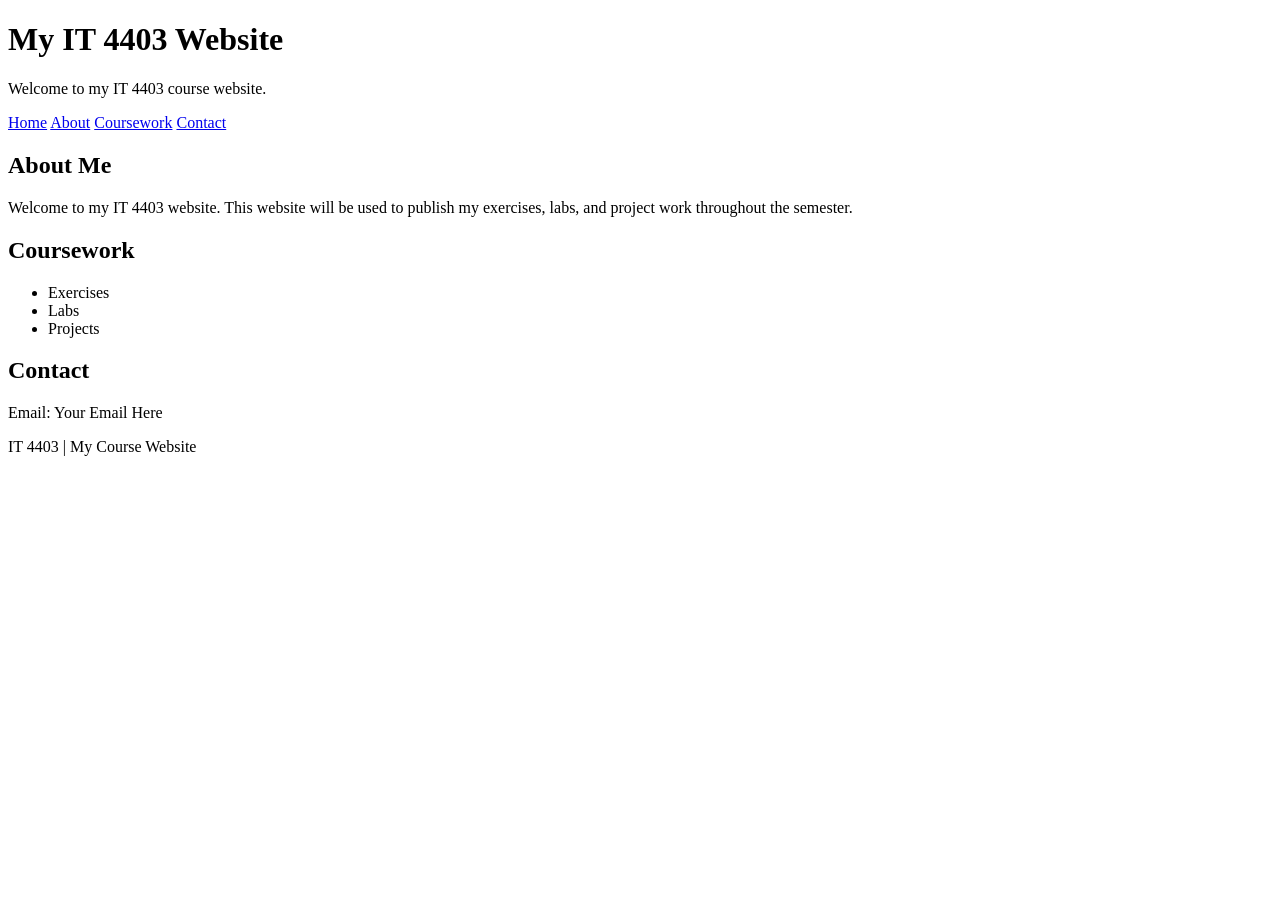
==== index.html @ b39d7002 "Create index.html" ====
<!DOCTYPE html>
<html lang="en">
<head>
    <meta charset="UTF-8">
    <meta name="viewport" content="width=device-width, initial-scale=1.0">
    <title>IT 4403 Website</title>
</head>

<body>

    <header>
        <h1>My IT 4403 Website</h1>
        <p>Welcome to my IT 4403 course website.</p>
    </header>

    <nav>
        <a href="index.html">Home</a>
        <a href="#about">About</a>
        <a href="#coursework">Coursework</a>
        <a href="#contact">Contact</a>
    </nav>

    <main>

        <section id="about">
            <h2>About Me</h2>
            <p>
                Welcome to my IT 4403 website. This website will be used
                to publish my exercises, labs, and project work throughout
                the semester.
            </p>
        </section>

        <section id="coursework">
            <h2>Coursework</h2>

            <ul>
                <li>Exercises</li>
                <li>Labs</li>
                <li>Projects</li>
            </ul>
        </section>

        <section id="contact">
            <h2>Contact</h2>
            <p>Email: Your Email Here</p>
        </section>

    </main>

    <footer>
        <p>IT 4403 | My Course Website</p>
    </footer>

</body>
</html>
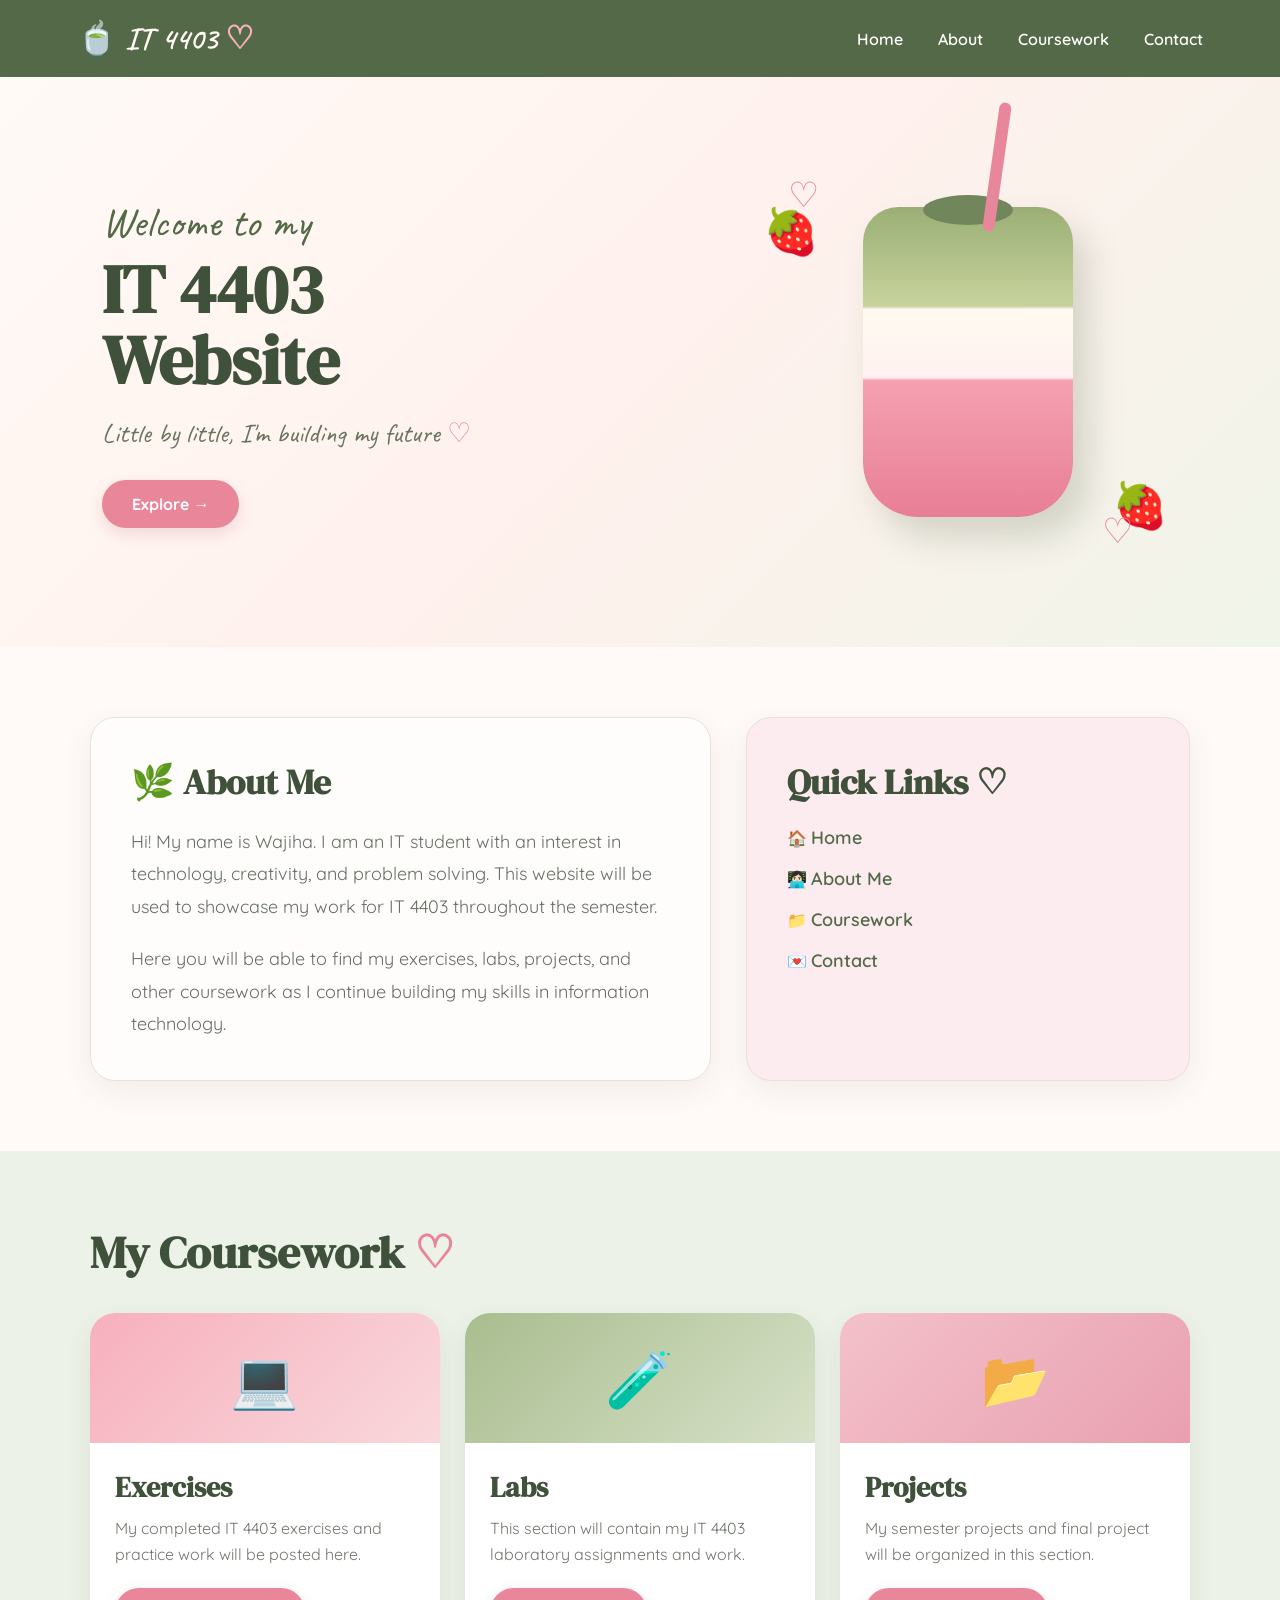
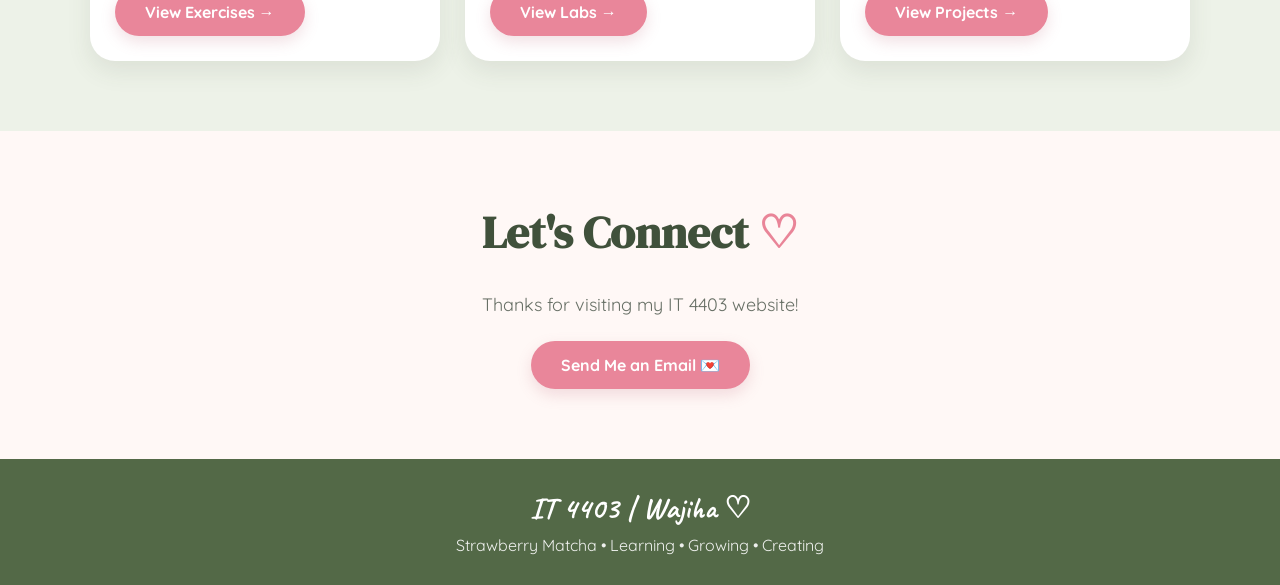
==== commit 8c9a14b9: "Update website design" ====
--- a/index.html
+++ b/index.html
@@ -3,53 +3,679 @@
 <head>
     <meta charset="UTF-8">
     <meta name="viewport" content="width=device-width, initial-scale=1.0">
-    <title>IT 4403 Website</title>
+
+    <title>IT 4403 | Wajiha</title>
+
+    <link rel="preconnect" href="https://fonts.googleapis.com">
+    <link rel="preconnect" href="https://fonts.gstatic.com" crossorigin>
+
+    <link href="https://fonts.googleapis.com/css2?family=DM+Serif+Display&family=Quicksand:wght@400;500;600;700&family=Caveat:wght@500;600&display=swap" rel="stylesheet">
+
+    <style>
+
+        * {
+            margin: 0;
+            padding: 0;
+            box-sizing: border-box;
+        }
+
+        html {
+            scroll-behavior: smooth;
+        }
+
+        body {
+            font-family: 'Quicksand', sans-serif;
+            background: #fffaf7;
+            color: #40513b;
+        }
+
+        /* ================= NAVIGATION ================= */
+
+        nav {
+            background: #536947;
+            padding: 18px 6%;
+            display: flex;
+            justify-content: space-between;
+            align-items: center;
+            position: sticky;
+            top: 0;
+            z-index: 1000;
+        }
+
+        .logo {
+            color: #fff8f4;
+            font-family: 'Caveat', cursive;
+            font-size: 32px;
+            font-weight: 600;
+        }
+
+        .logo span {
+            color: #f7b1bd;
+        }
+
+        .nav-links {
+            display: flex;
+            gap: 35px;
+            list-style: none;
+        }
+
+        .nav-links a {
+            color: white;
+            text-decoration: none;
+            font-weight: 600;
+            transition: 0.3s;
+        }
+
+        .nav-links a:hover {
+            color: #f7a8b5;
+        }
+
+        /* ================= HERO ================= */
+
+        .hero {
+            min-height: 570px;
+            display: flex;
+            align-items: center;
+            justify-content: space-between;
+            padding: 70px 8%;
+            background: linear-gradient(
+                135deg,
+                #fffaf6 0%,
+                #fff1ed 50%,
+                #f0f4e9 100%
+            );
+            overflow: hidden;
+        }
+
+        .hero-text {
+            max-width: 600px;
+        }
+
+        .small-title {
+            font-family: 'Caveat', cursive;
+            font-size: 42px;
+            color: #536947;
+        }
+
+        .hero h1 {
+            font-family: 'DM Serif Display', serif;
+            font-size: 68px;
+            line-height: 1.05;
+            color: #40513b;
+            margin: 5px 0 20px;
+        }
+
+        .hero p {
+            font-family: 'Caveat', cursive;
+            font-size: 27px;
+            color: #68745f;
+            margin-bottom: 30px;
+        }
+
+        .hero p span {
+            color: #e98598;
+        }
+
+        .button {
+            display: inline-block;
+            background: #e9869a;
+            color: white;
+            text-decoration: none;
+            padding: 14px 30px;
+            border-radius: 30px;
+            font-weight: 700;
+            transition: 0.3s;
+            box-shadow: 0 6px 15px rgba(190, 100, 120, 0.2);
+        }
+
+        .button:hover {
+            transform: translateY(-3px);
+            background: #d96f85;
+        }
+
+        /* ================= DRINK ================= */
+
+        .drink-area {
+            width: 420px;
+            height: 420px;
+            position: relative;
+            display: flex;
+            align-items: center;
+            justify-content: center;
+        }
+
+        .drink {
+            width: 210px;
+            height: 310px;
+            border-radius: 35px 35px 55px 55px;
+            background: linear-gradient(
+                to bottom,
+                #9aaf76 0%,
+                #c8d39c 32%,
+                #fffaf1 33%,
+                #fff1ef 55%,
+                #f5a1b1 56%,
+                #e87e95 100%
+            );
+            box-shadow: 15px 20px 35px rgba(72, 83, 57, 0.2);
+            position: relative;
+        }
+
+        .drink::before {
+            content: "";
+            position: absolute;
+            width: 90px;
+            height: 30px;
+            background: #71865a;
+            border-radius: 50%;
+            top: -12px;
+            left: 60px;
+        }
+
+        .straw {
+            width: 12px;
+            height: 130px;
+            background: #e8879b;
+            position: absolute;
+            top: -105px;
+            right: 70px;
+            transform: rotate(8deg);
+            border-radius: 10px;
+        }
+
+        .strawberry {
+            position: absolute;
+            font-size: 45px;
+        }
+
+        .berry1 {
+            top: 50px;
+            left: 5px;
+        }
+
+        .berry2 {
+            bottom: 40px;
+            right: 10px;
+        }
+
+        .heart {
+            color: #e98598;
+            font-size: 35px;
+            position: absolute;
+        }
+
+        .heart1 {
+            top: 20px;
+            left: 30px;
+        }
+
+        .heart2 {
+            bottom: 20px;
+            right: 45px;
+        }
+
+        /* ================= GENERAL SECTIONS ================= */
+
+        section {
+            padding: 70px 7%;
+        }
+
+        .section-title {
+            font-family: 'DM Serif Display', serif;
+            font-size: 45px;
+            color: #40513b;
+            margin-bottom: 30px;
+        }
+
+        .section-title span {
+            color: #e98598;
+        }
+
+        /* ================= ABOUT ================= */
+
+        .about-container {
+            display: grid;
+            grid-template-columns: 1.4fr 1fr;
+            gap: 35px;
+        }
+
+        .about-card,
+        .quick-card {
+            border-radius: 25px;
+            padding: 40px;
+            background: white;
+            border: 1px solid #eadfd9;
+            box-shadow: 0 10px 30px rgba(75, 82, 58, 0.08);
+        }
+
+        .about-card {
+            background: #fffdfb;
+        }
+
+        .about-card h2,
+        .quick-card h2 {
+            font-family: 'DM Serif Display', serif;
+            font-size: 35px;
+            margin-bottom: 20px;
+            color: #40513b;
+        }
+
+        .about-card p {
+            font-size: 18px;
+            line-height: 1.8;
+            color: #687066;
+        }
+
+        .quick-card {
+            background: #fdecef;
+        }
+
+        .quick-links {
+            list-style: none;
+        }
+
+        .quick-links li {
+            margin: 18px 0;
+        }
+
+        .quick-links a {
+            color: #536947;
+            text-decoration: none;
+            font-size: 18px;
+            font-weight: 600;
+        }
+
+        .quick-links a:hover {
+            color: #e98598;
+        }
+
+        /* ================= COURSEWORK ================= */
+
+        #coursework {
+            background: #edf2e8;
+        }
+
+        .coursework-grid {
+            display: grid;
+            grid-template-columns: repeat(3, 1fr);
+            gap: 25px;
+        }
+
+        .course-card {
+            background: white;
+            border-radius: 25px;
+            overflow: hidden;
+            box-shadow: 0 10px 25px rgba(72, 83, 57, 0.1);
+            transition: 0.3s;
+        }
+
+        .course-card:hover {
+            transform: translateY(-8px);
+        }
+
+        .course-image {
+            height: 130px;
+            display: flex;
+            align-items: center;
+            justify-content: center;
+            font-size: 55px;
+            background: linear-gradient(135deg, #f7b0bd, #f9d8dc);
+        }
+
+        .course-card:nth-child(2) .course-image {
+            background: linear-gradient(135deg, #a9bd8f, #d7e1c8);
+        }
+
+        .course-card:nth-child(3) .course-image {
+            background: linear-gradient(135deg, #f3c1ca, #e9a0b1);
+        }
+
+        .course-content {
+            padding: 25px;
+        }
+
+        .course-content h3 {
+            font-family: 'DM Serif Display', serif;
+            font-size: 28px;
+            color: #40513b;
+            margin-bottom: 10px;
+        }
+
+        .course-content p {
+            color: #70776d;
+            line-height: 1.6;
+            margin-bottom: 20px;
+        }
+
+        /* ================= CONTACT ================= */
+
+        .contact {
+            text-align: center;
+            background: #fff8f6;
+        }
+
+        .contact p {
+            font-size: 18px;
+            margin-bottom: 25px;
+            color: #687066;
+        }
+
+        /* ================= FOOTER ================= */
+
+        footer {
+            background: #536947;
+            color: white;
+            text-align: center;
+            padding: 30px;
+        }
+
+        footer h3 {
+            font-family: 'Caveat', cursive;
+            font-size: 30px;
+            margin-bottom: 8px;
+        }
+
+        footer p {
+            opacity: 0.9;
+        }
+
+        /* ================= MOBILE ================= */
+
+        @media (max-width: 850px) {
+
+            .hero {
+                flex-direction: column;
+                text-align: center;
+                padding-top: 50px;
+            }
+
+            .hero h1 {
+                font-size: 50px;
+            }
+
+            .drink-area {
+                transform: scale(0.8);
+            }
+
+            .about-container {
+                grid-template-columns: 1fr;
+            }
+
+            .coursework-grid {
+                grid-template-columns: 1fr;
+            }
+
+            nav {
+                flex-direction: column;
+                gap: 15px;
+            }
+
+            .nav-links {
+                gap: 15px;
+                flex-wrap: wrap;
+                justify-content: center;
+            }
+        }
+
+    </style>
 </head>
 
 <body>
 
-    <header>
-        <h1>My IT 4403 Website</h1>
-        <p>Welcome to my IT 4403 course website.</p>
-    </header>
+    <!-- NAVIGATION -->
 
     <nav>
-        <a href="index.html">Home</a>
-        <a href="#about">About</a>
-        <a href="#coursework">Coursework</a>
-        <a href="#contact">Contact</a>
+        <div class="logo">
+            🍵 IT 4403 <span>♡</span>
+        </div>
+
+        <ul class="nav-links">
+            <li><a href="#home">Home</a></li>
+            <li><a href="#about">About</a></li>
+            <li><a href="#coursework">Coursework</a></li>
+            <li><a href="#contact">Contact</a></li>
+        </ul>
     </nav>
 
-    <main>
-
-        <section id="about">
-            <h2>About Me</h2>
+
+    <!-- HERO -->
+
+    <section class="hero" id="home">
+
+        <div class="hero-text">
+
+            <div class="small-title">
+                Welcome to my
+            </div>
+
+            <h1>
+                IT 4403<br>
+                Website
+            </h1>
+
             <p>
-                Welcome to my IT 4403 website. This website will be used
-                to publish my exercises, labs, and project work throughout
-                the semester.
+                Little by little, I'm building my future
+                <span>♡</span>
             </p>
-        </section>
-
-        <section id="coursework">
-            <h2>Coursework</h2>
-
-            <ul>
-                <li>Exercises</li>
-                <li>Labs</li>
-                <li>Projects</li>
-            </ul>
-        </section>
-
-        <section id="contact">
-            <h2>Contact</h2>
-            <p>Email: Your Email Here</p>
-        </section>
-
-    </main>
+
+            <a href="#coursework" class="button">
+                Explore →
+            </a>
+
+        </div>
+
+
+        <div class="drink-area">
+
+            <div class="heart heart1">♡</div>
+
+            <div class="drink">
+                <div class="straw"></div>
+            </div>
+
+            <div class="strawberry berry1">🍓</div>
+            <div class="strawberry berry2">🍓</div>
+
+            <div class="heart heart2">♡</div>
+
+        </div>
+
+    </section>
+
+
+    <!-- ABOUT -->
+
+    <section id="about">
+
+        <div class="about-container">
+
+            <div class="about-card">
+
+                <h2>
+                    🌿 About Me
+                </h2>
+
+                <p>
+                    Hi! My name is Wajiha. I am an IT student with an
+                    interest in technology, creativity, and problem solving.
+                    This website will be used to showcase my work for
+                    IT 4403 throughout the semester.
+                </p>
+
+                <br>
+
+                <p>
+                    Here you will be able to find my exercises, labs,
+                    projects, and other coursework as I continue building
+                    my skills in information technology.
+                </p>
+
+            </div>
+
+
+            <div class="quick-card">
+
+                <h2>
+                    Quick Links ♡
+                </h2>
+
+                <ul class="quick-links">
+
+                    <li>
+                        🏠 <a href="#home">Home</a>
+                    </li>
+
+                    <li>
+                        👩🏻‍💻 <a href="#about">About Me</a>
+                    </li>
+
+                    <li>
+                        📁 <a href="#coursework">Coursework</a>
+                    </li>
+
+                    <li>
+                        💌 <a href="#contact">Contact</a>
+                    </li>
+
+                </ul>
+
+            </div>
+
+        </div>
+
+    </section>
+
+
+    <!-- COURSEWORK -->
+
+    <section id="coursework">
+
+        <h2 class="section-title">
+            My Coursework <span>♡</span>
+        </h2>
+
+        <div class="coursework-grid">
+
+
+            <!-- EXERCISES -->
+
+            <div class="course-card">
+
+                <div class="course-image">
+                    💻
+                </div>
+
+                <div class="course-content">
+
+                    <h3>
+                        Exercises
+                    </h3>
+
+                    <p>
+                        My completed IT 4403 exercises and
+                        practice work will be posted here.
+                    </p>
+
+                    <a href="#" class="button">
+                        View Exercises →
+                    </a>
+
+                </div>
+
+            </div>
+
+
+            <!-- LABS -->
+
+            <div class="course-card">
+
+                <div class="course-image">
+                    🧪
+                </div>
+
+                <div class="course-content">
+
+                    <h3>
+                        Labs
+                    </h3>
+
+                    <p>
+                        This section will contain my IT 4403
+                        laboratory assignments and work.
+                    </p>
+
+                    <a href="#" class="button">
+                        View Labs →
+                    </a>
+
+                </div>
+
+            </div>
+
+
+            <!-- PROJECTS -->
+
+            <div class="course-card">
+
+                <div class="course-image">
+                    📂
+                </div>
+
+                <div class="course-content">
+
+                    <h3>
+                        Projects
+                    </h3>
+
+                    <p>
+                        My semester projects and final project
+                        will be organized in this section.
+                    </p>
+
+                    <a href="#" class="button">
+                        View Projects →
+                    </a>
+
+                </div>
+
+            </div>
+
+        </div>
+
+    </section>
+
+
+    <!-- CONTACT -->
+
+    <section class="contact" id="contact">
+
+        <h2 class="section-title">
+            Let's Connect <span>♡</span>
+        </h2>
+
+        <p>
+            Thanks for visiting my IT 4403 website!
+        </p>
+
+        <a href="mailto:wajihaparveen1@gmail.com" class="button">
+            Send Me an Email 💌
+        </a>
+
+    </section>
+
+
+    <!-- FOOTER -->
 
     <footer>
-        <p>IT 4403 | My Course Website</p>
+
+        <h3>
+            IT 4403 | Wajiha ♡
+        </h3>
+
+        <p>
+            Strawberry Matcha • Learning • Growing • Creating
+        </p>
+
     </footer>
 
 </body>
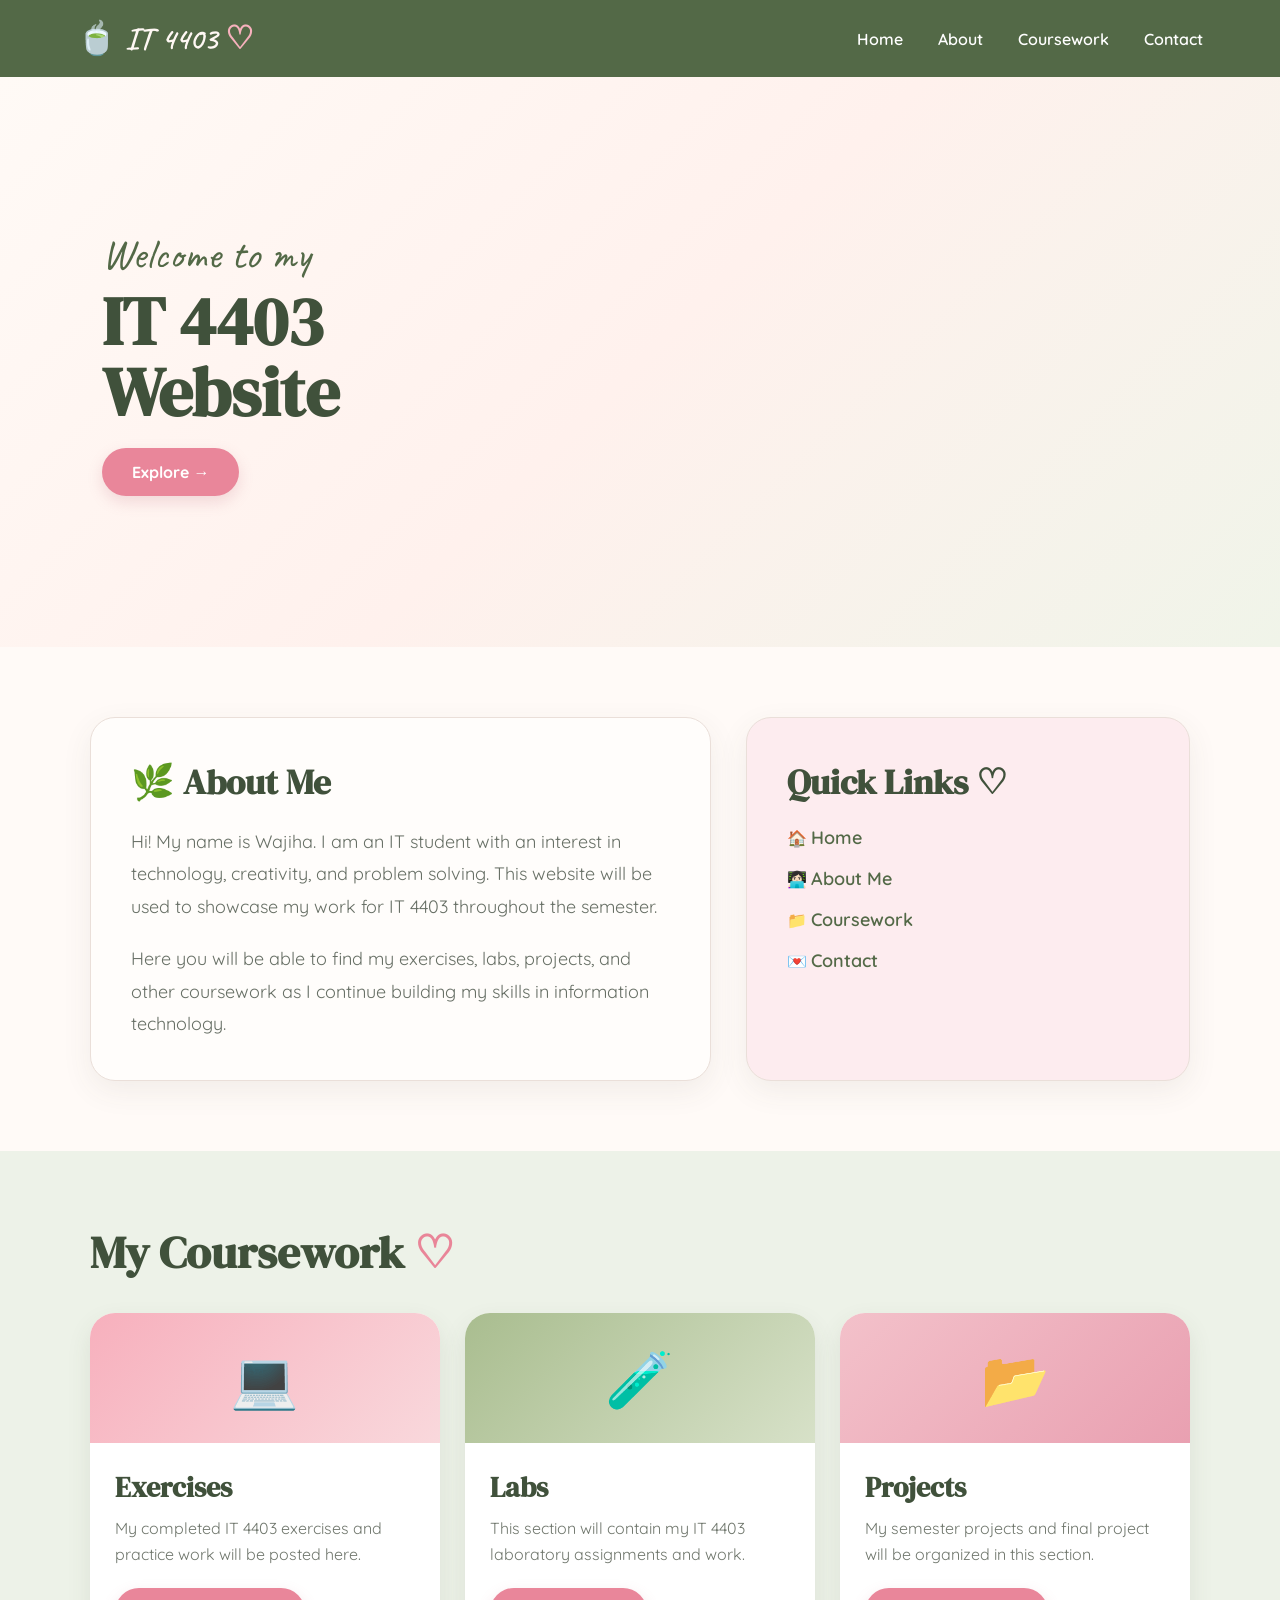
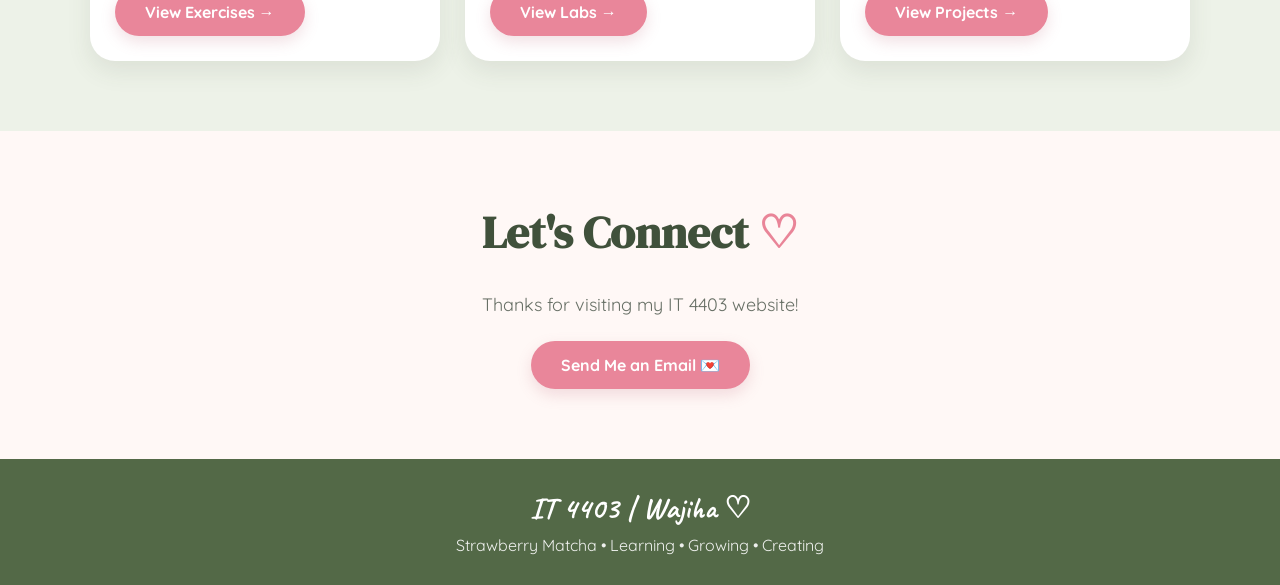
==== commit 6a5687b3: "Update Website changes" ====
--- a/index.html
+++ b/index.html
@@ -133,86 +133,6 @@
             background: #d96f85;
         }
 
-        /* ================= DRINK ================= */
-
-        .drink-area {
-            width: 420px;
-            height: 420px;
-            position: relative;
-            display: flex;
-            align-items: center;
-            justify-content: center;
-        }
-
-        .drink {
-            width: 210px;
-            height: 310px;
-            border-radius: 35px 35px 55px 55px;
-            background: linear-gradient(
-                to bottom,
-                #9aaf76 0%,
-                #c8d39c 32%,
-                #fffaf1 33%,
-                #fff1ef 55%,
-                #f5a1b1 56%,
-                #e87e95 100%
-            );
-            box-shadow: 15px 20px 35px rgba(72, 83, 57, 0.2);
-            position: relative;
-        }
-
-        .drink::before {
-            content: "";
-            position: absolute;
-            width: 90px;
-            height: 30px;
-            background: #71865a;
-            border-radius: 50%;
-            top: -12px;
-            left: 60px;
-        }
-
-        .straw {
-            width: 12px;
-            height: 130px;
-            background: #e8879b;
-            position: absolute;
-            top: -105px;
-            right: 70px;
-            transform: rotate(8deg);
-            border-radius: 10px;
-        }
-
-        .strawberry {
-            position: absolute;
-            font-size: 45px;
-        }
-
-        .berry1 {
-            top: 50px;
-            left: 5px;
-        }
-
-        .berry2 {
-            bottom: 40px;
-            right: 10px;
-        }
-
-        .heart {
-            color: #e98598;
-            font-size: 35px;
-            position: absolute;
-        }
-
-        .heart1 {
-            top: 20px;
-            left: 30px;
-        }
-
-        .heart2 {
-            bottom: 20px;
-            right: 45px;
-        }
 
         /* ================= GENERAL SECTIONS ================= */
 
@@ -453,10 +373,7 @@
                 Website
             </h1>
 
-            <p>
-                Little by little, I'm building my future
-                <span>♡</span>
-            </p>
+            
 
             <a href="#coursework" class="button">
                 Explore →
@@ -464,21 +381,6 @@
 
         </div>
 
-
-        <div class="drink-area">
-
-            <div class="heart heart1">♡</div>
-
-            <div class="drink">
-                <div class="straw"></div>
-            </div>
-
-            <div class="strawberry berry1">🍓</div>
-            <div class="strawberry berry2">🍓</div>
-
-            <div class="heart heart2">♡</div>
-
-        </div>
 
     </section>
 
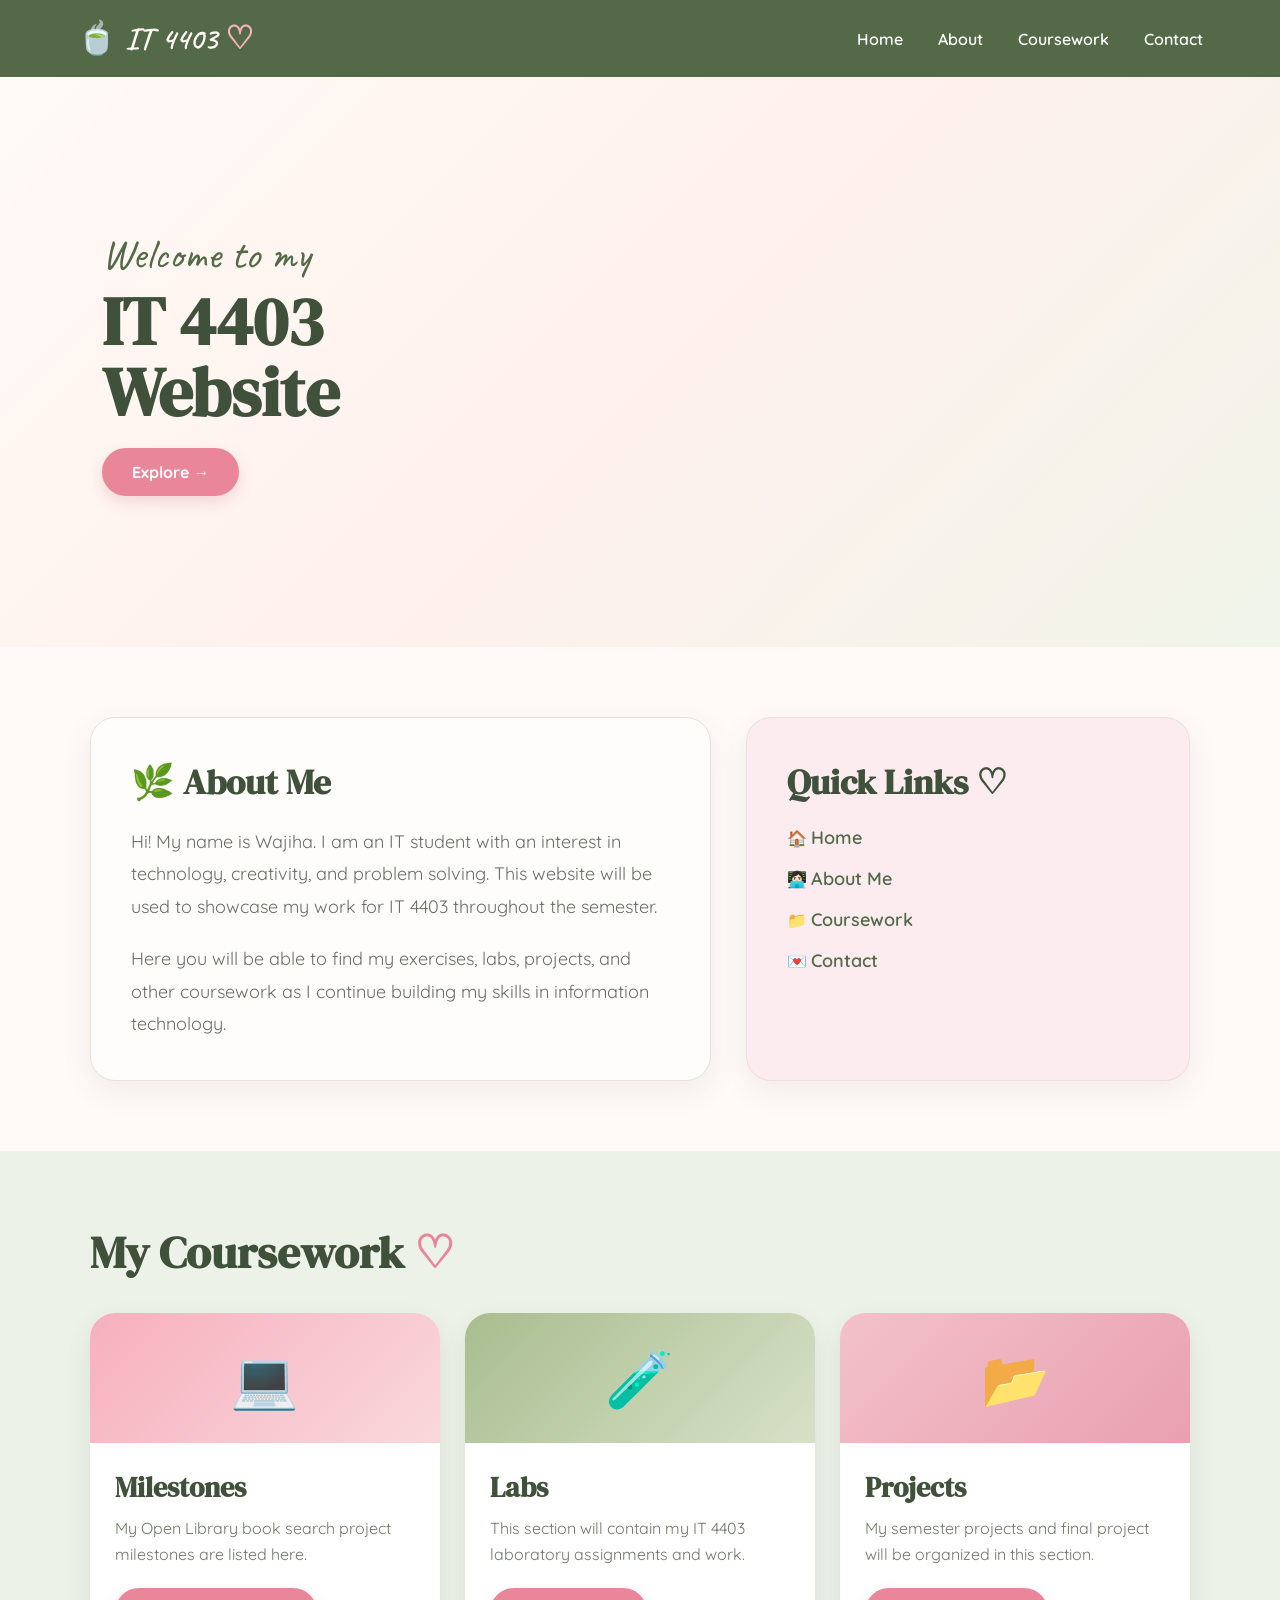
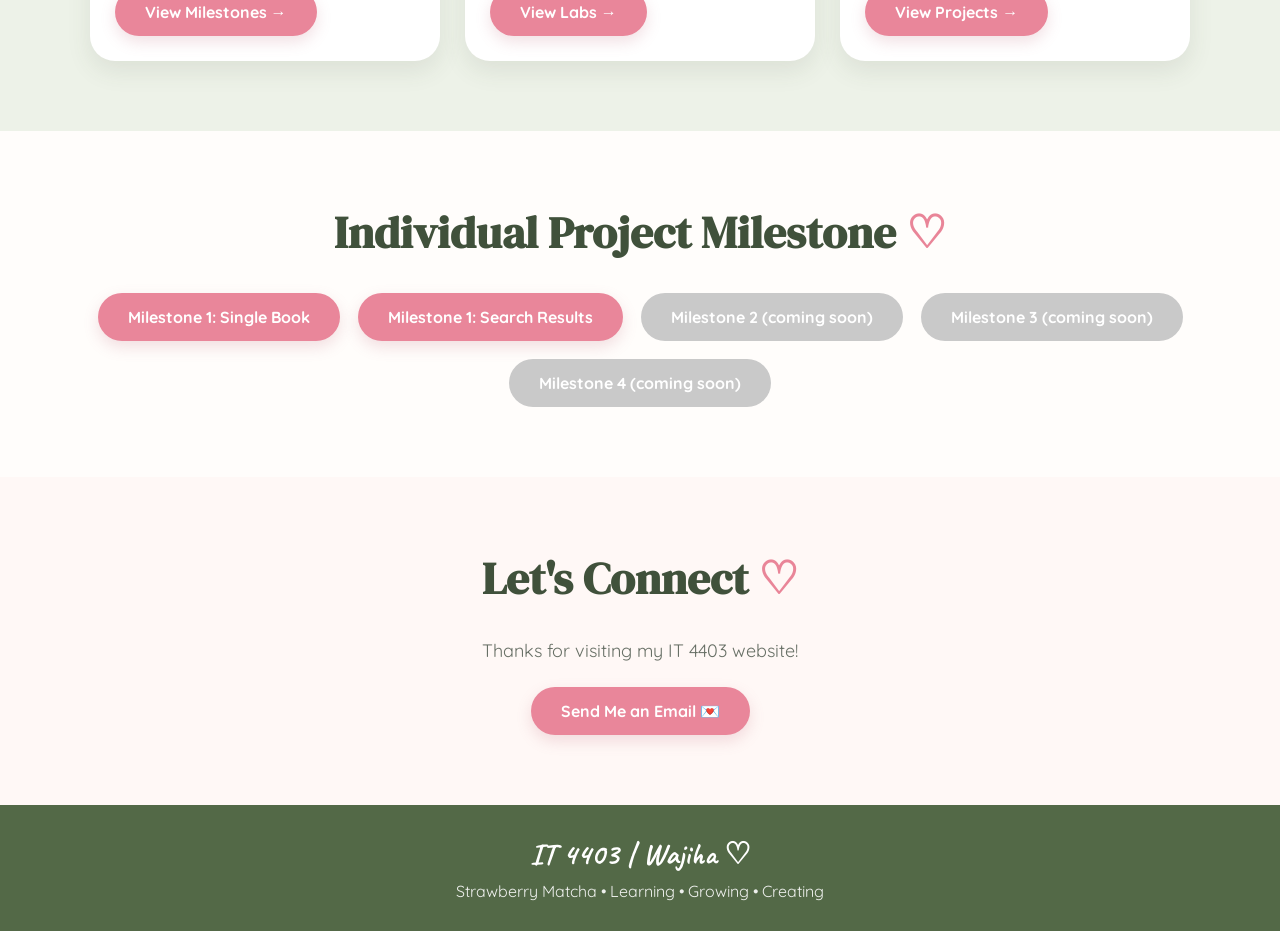
==== commit b19dc7c0: "Add Milestone 1 page and update home page" ====
--- a/index.html
+++ b/index.html
@@ -266,7 +266,25 @@
             line-height: 1.6;
             margin-bottom: 20px;
         }
-
+        /* ================= MILESTONES ================= */
+
+        #milestones {
+            background: #fffdfb;
+            text-align: center;
+        }
+
+        .milestone-buttons {
+            display: flex;
+            flex-wrap: wrap;
+            gap: 18px;
+            justify-content: center;
+        }
+
+        .button.disabled {
+            background: #c9c9c9;
+            box-shadow: none;
+            pointer-events: none;
+        }
         /* ================= CONTACT ================= */
 
         .contact {
@@ -470,16 +488,15 @@
                 <div class="course-content">
 
                     <h3>
-                        Exercises
+                        Milestones
                     </h3>
 
                     <p>
-                        My completed IT 4403 exercises and
-                        practice work will be posted here.
+                        My Open Library book search project milestones are listed here.
                     </p>
 
-                    <a href="#" class="button">
-                        View Exercises →
+                    <a href="#milestones" class="button">
+                        View Milestones →
                     </a>
 
                 </div>
@@ -546,6 +563,19 @@
 
     </section>
 
+    <!-- INDIVIDUAL PROJECT MILESTONES -->
+<section id="milestones">
+    <h2 class="section-title">Individual Project Milestone <span>♡</span></h2>
+
+    <div class="milestone-buttons">
+        <a href="openlibrary_milestone1/book.html" class="button">Milestone 1: Single Book</a>
+        <a href="openlibrary_milestone1/search.html" class="button">Milestone 1: Search Results</a>
+        <a href="#" class="button disabled" aria-disabled="true">Milestone 2 (coming soon)</a>
+        <a href="#" class="button disabled" aria-disabled="true">Milestone 3 (coming soon)</a>
+        <a href="#" class="button disabled" aria-disabled="true">Milestone 4 (coming soon)</a>
+    </div>
+</section>
+
 
     <!-- CONTACT -->
 
@@ -581,4 +611,4 @@
     </footer>
 
 </body>
-</html>
+</html>
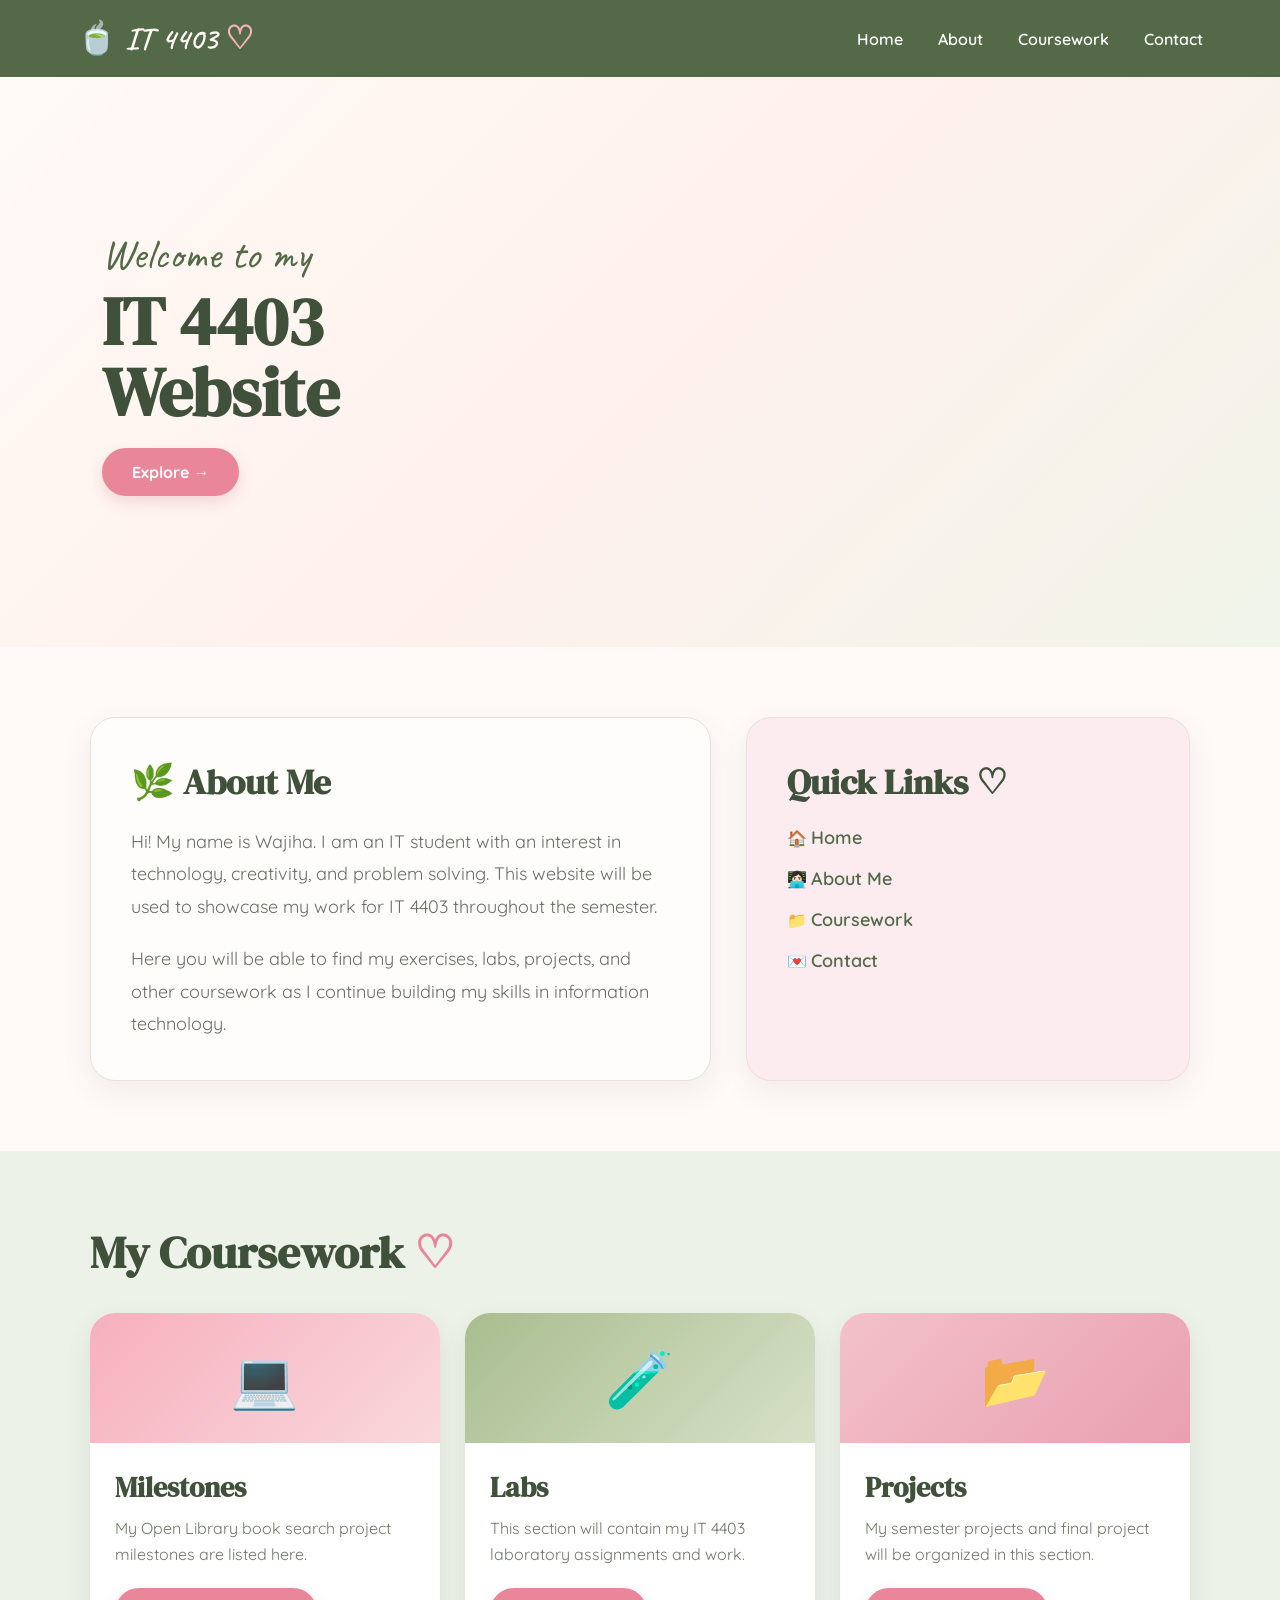
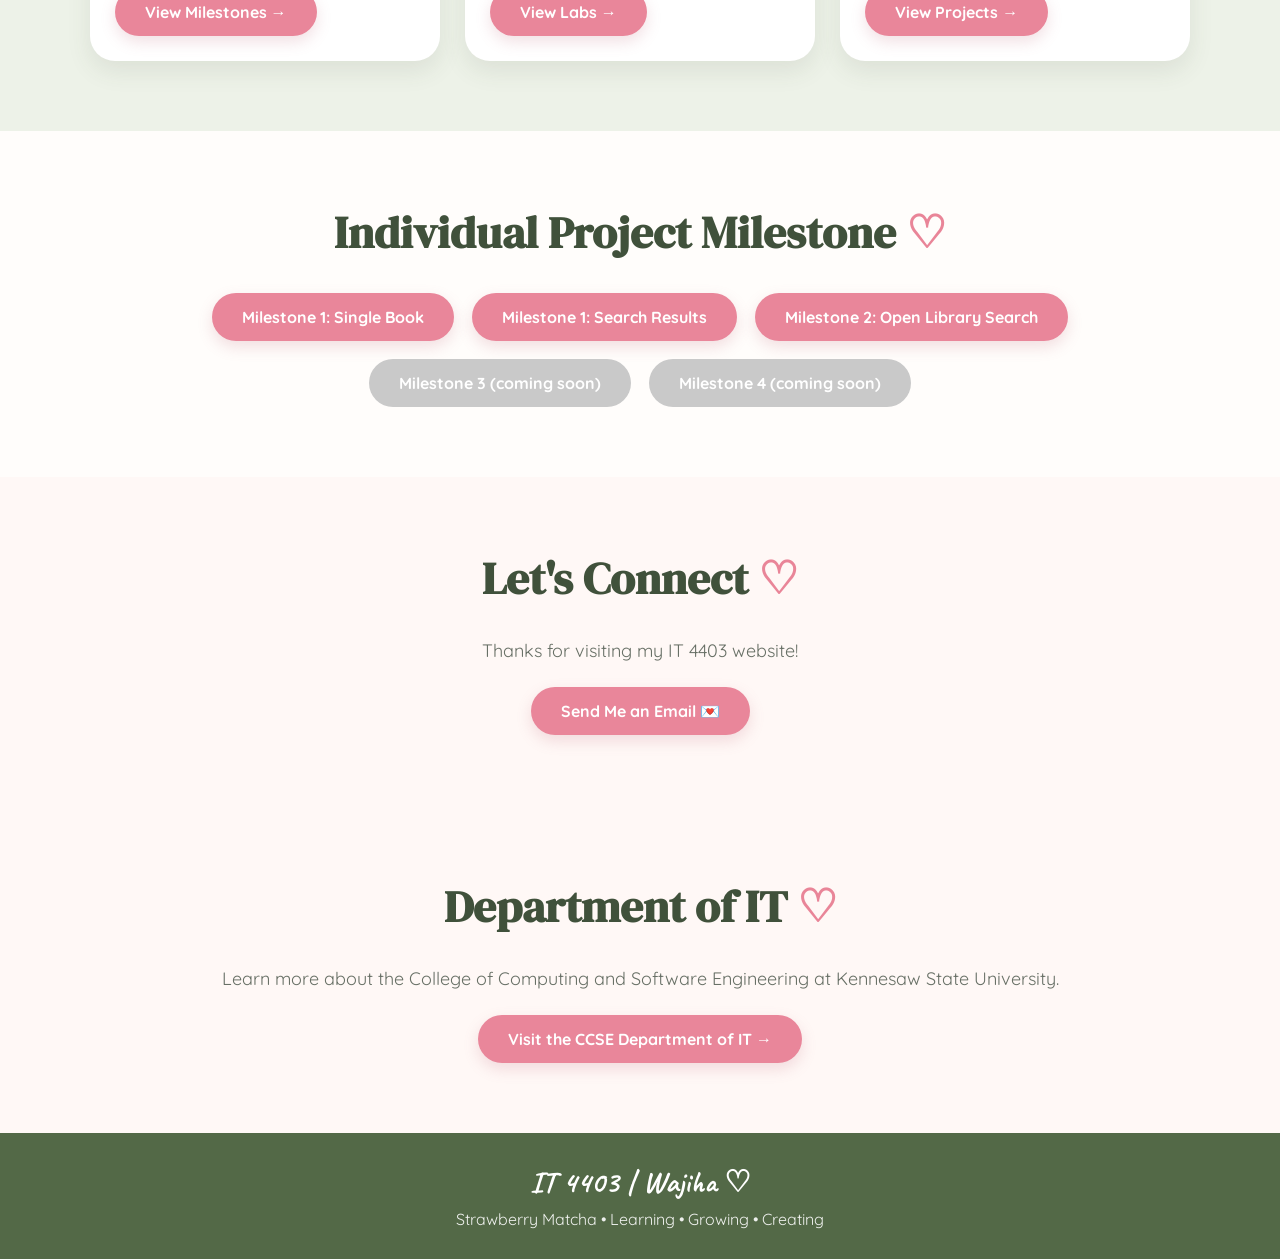
==== commit 652801b2: "Add Open Library Milestone 2" ====
--- a/index.html
+++ b/index.html
@@ -570,7 +570,7 @@
     <div class="milestone-buttons">
         <a href="openlibrary_milestone1/book.html" class="button">Milestone 1: Single Book</a>
         <a href="openlibrary_milestone1/search.html" class="button">Milestone 1: Search Results</a>
-        <a href="#" class="button disabled" aria-disabled="true">Milestone 2 (coming soon)</a>
+        <a href="openlibrary_milestone2/search.html" class="button">Milestone 2: Open Library Search</a>
         <a href="#" class="button disabled" aria-disabled="true">Milestone 3 (coming soon)</a>
         <a href="#" class="button disabled" aria-disabled="true">Milestone 4 (coming soon)</a>
     </div>
@@ -595,6 +595,25 @@
 
     </section>
 
+<!-- DEPARTMENT OF IT LINK -->
+
+<section class="contact" id="department">
+    <h2 class="section-title">
+        Department of IT <span>♡</span>
+    </h2>
+
+    <p>
+        Learn more about the College of Computing and Software Engineering
+        at Kennesaw State University.
+    </p>
+
+    <a href="https://ccse.kennesaw.edu/it/"
+       class="button"
+       target="_blank"
+       rel="noopener noreferrer">
+        Visit the CCSE Department of IT →
+    </a>
+</section>
 
     <!-- FOOTER -->
 
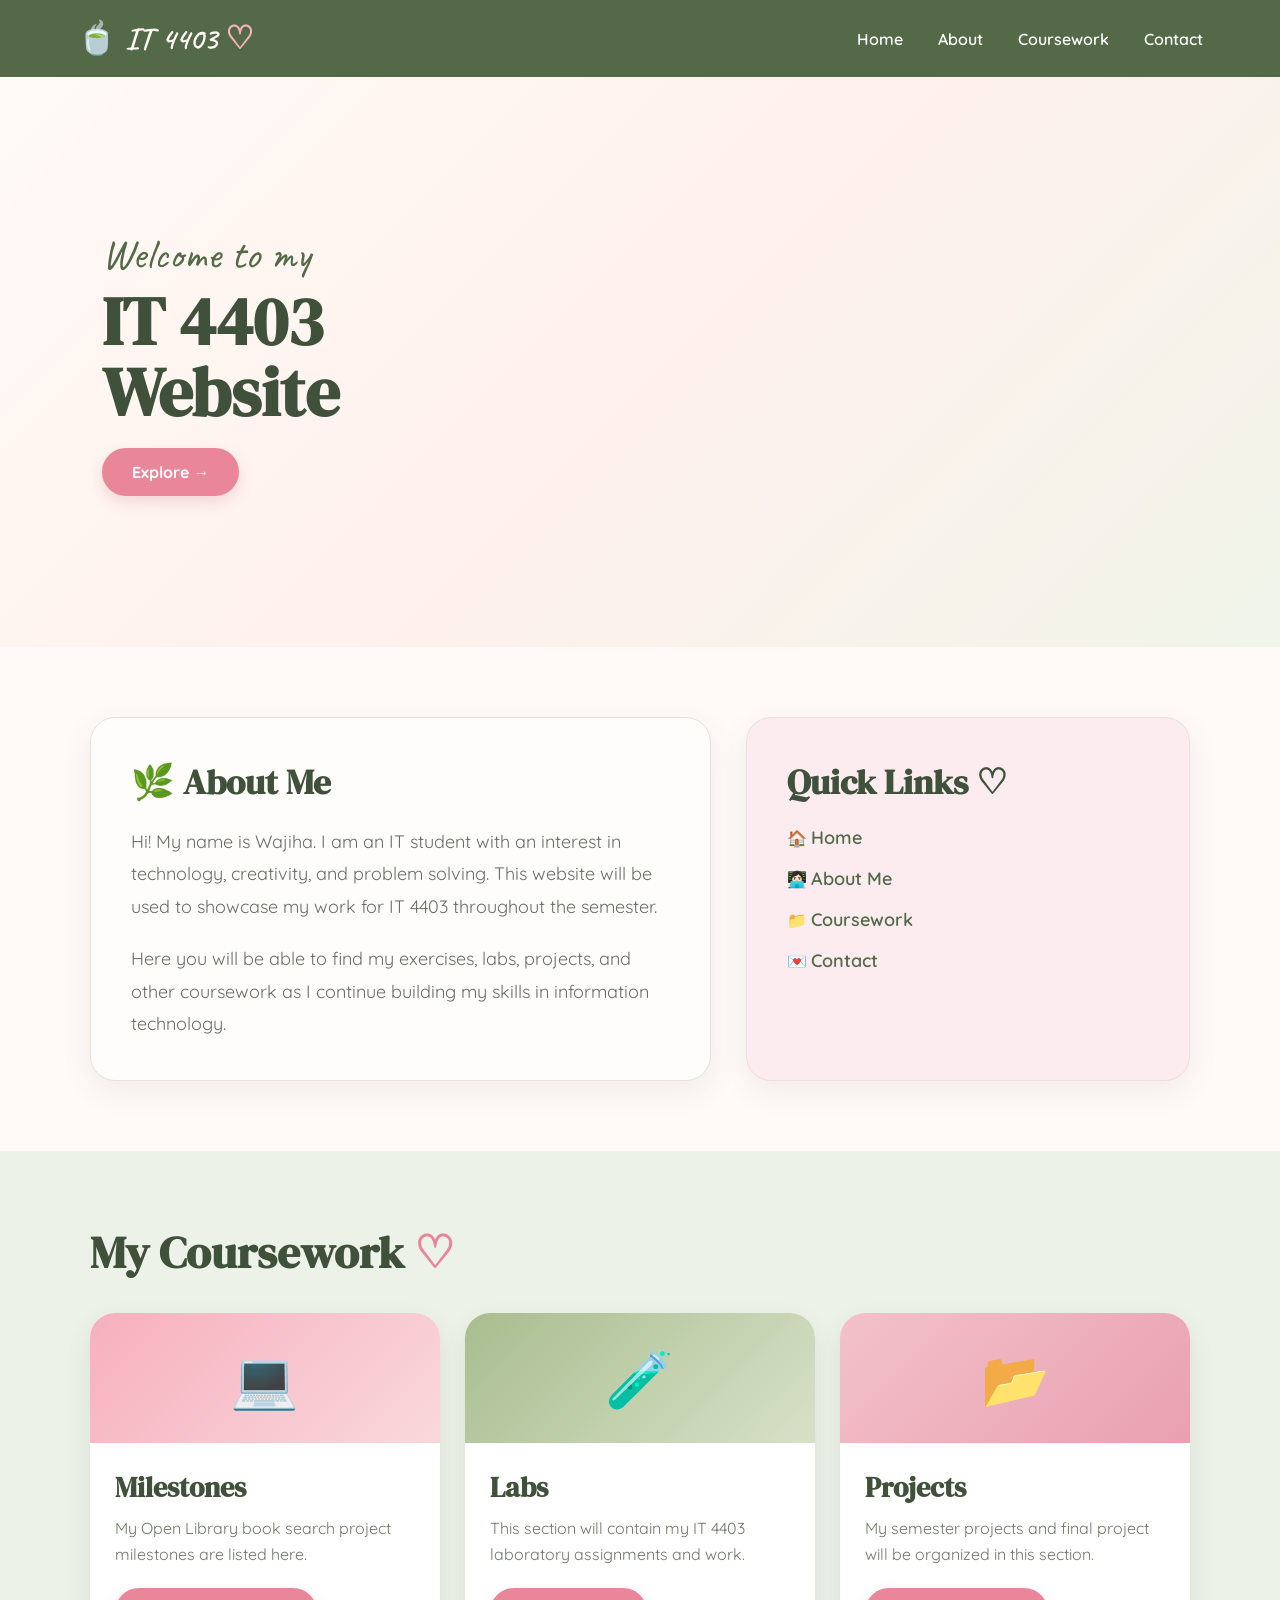
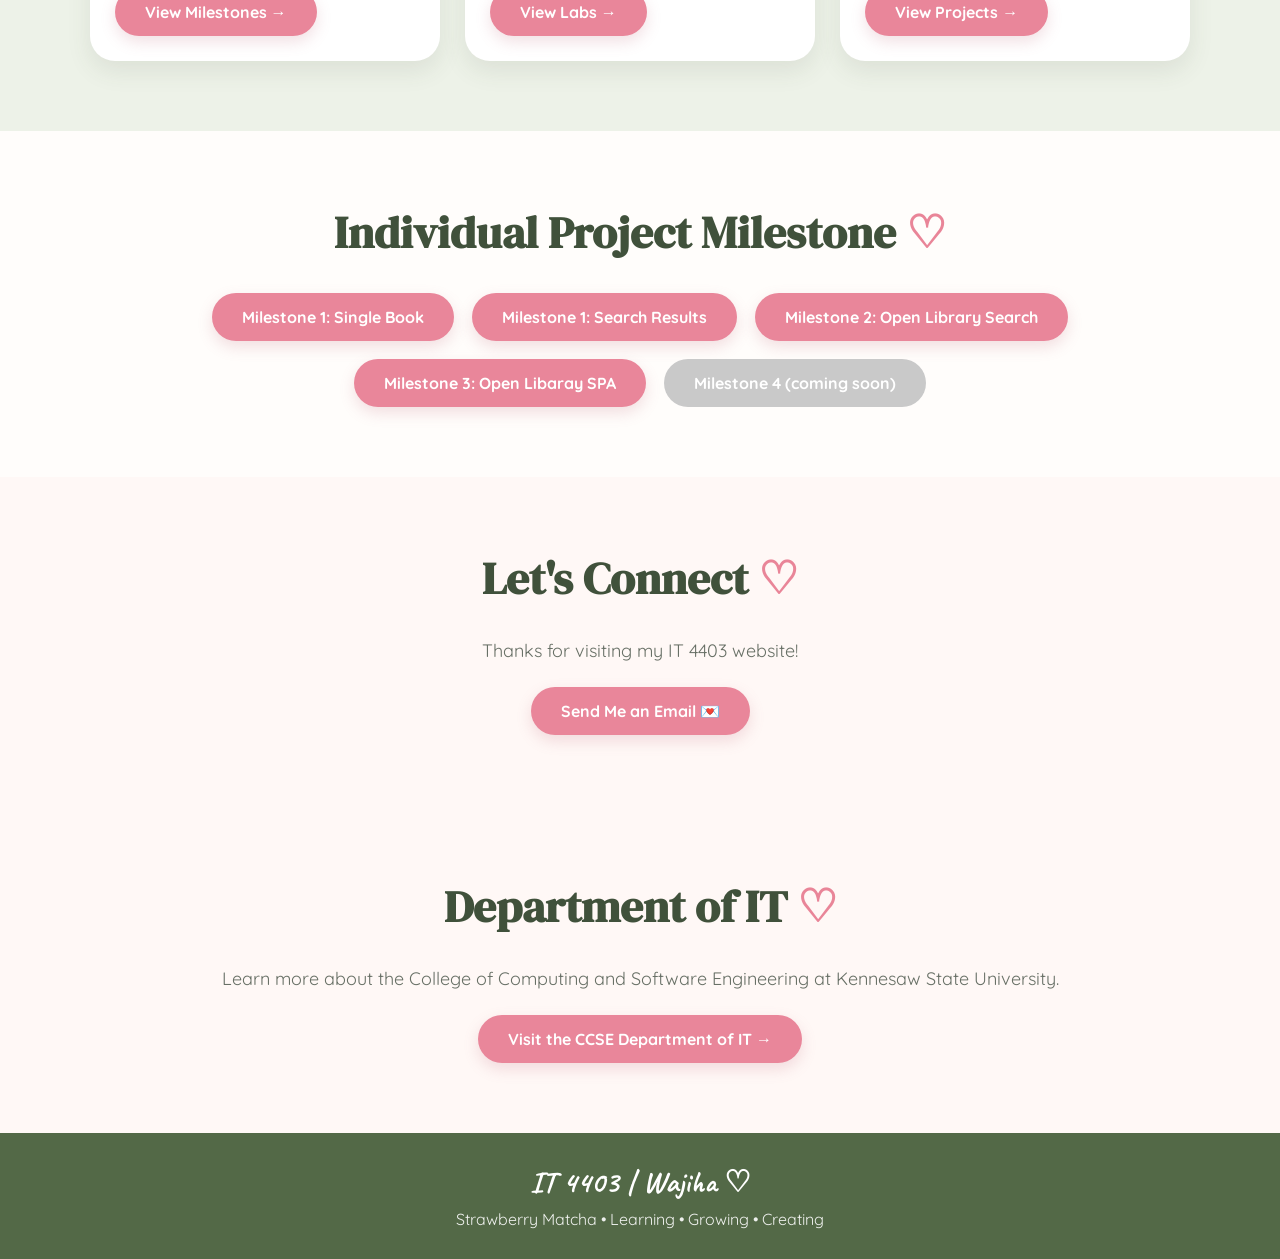
==== commit ba374dca: "Update portfolio with Milestone 3 link" ====
--- a/index.html
+++ b/index.html
@@ -1,633 +1,633 @@
-<!DOCTYPE html>
-<html lang="en">
-<head>
-    <meta charset="UTF-8">
-    <meta name="viewport" content="width=device-width, initial-scale=1.0">
-
-    <title>IT 4403 | Wajiha</title>
-
-    <link rel="preconnect" href="https://fonts.googleapis.com">
-    <link rel="preconnect" href="https://fonts.gstatic.com" crossorigin>
-
-    <link href="https://fonts.googleapis.com/css2?family=DM+Serif+Display&family=Quicksand:wght@400;500;600;700&family=Caveat:wght@500;600&display=swap" rel="stylesheet">
-
-    <style>
-
-        * {
-            margin: 0;
-            padding: 0;
-            box-sizing: border-box;
-        }
-
-        html {
-            scroll-behavior: smooth;
-        }
-
-        body {
-            font-family: 'Quicksand', sans-serif;
-            background: #fffaf7;
-            color: #40513b;
-        }
-
-        /* ================= NAVIGATION ================= */
-
-        nav {
-            background: #536947;
-            padding: 18px 6%;
-            display: flex;
-            justify-content: space-between;
-            align-items: center;
-            position: sticky;
-            top: 0;
-            z-index: 1000;
-        }
-
-        .logo {
-            color: #fff8f4;
-            font-family: 'Caveat', cursive;
-            font-size: 32px;
-            font-weight: 600;
-        }
-
-        .logo span {
-            color: #f7b1bd;
-        }
-
-        .nav-links {
-            display: flex;
-            gap: 35px;
-            list-style: none;
-        }
-
-        .nav-links a {
-            color: white;
-            text-decoration: none;
-            font-weight: 600;
-            transition: 0.3s;
-        }
-
-        .nav-links a:hover {
-            color: #f7a8b5;
-        }
-
-        /* ================= HERO ================= */
-
-        .hero {
-            min-height: 570px;
-            display: flex;
-            align-items: center;
-            justify-content: space-between;
-            padding: 70px 8%;
-            background: linear-gradient(
-                135deg,
-                #fffaf6 0%,
-                #fff1ed 50%,
-                #f0f4e9 100%
-            );
-            overflow: hidden;
-        }
-
-        .hero-text {
-            max-width: 600px;
-        }
-
-        .small-title {
-            font-family: 'Caveat', cursive;
-            font-size: 42px;
-            color: #536947;
-        }
-
-        .hero h1 {
-            font-family: 'DM Serif Display', serif;
-            font-size: 68px;
-            line-height: 1.05;
-            color: #40513b;
-            margin: 5px 0 20px;
-        }
-
-        .hero p {
-            font-family: 'Caveat', cursive;
-            font-size: 27px;
-            color: #68745f;
-            margin-bottom: 30px;
-        }
-
-        .hero p span {
-            color: #e98598;
-        }
-
-        .button {
-            display: inline-block;
-            background: #e9869a;
-            color: white;
-            text-decoration: none;
-            padding: 14px 30px;
-            border-radius: 30px;
-            font-weight: 700;
-            transition: 0.3s;
-            box-shadow: 0 6px 15px rgba(190, 100, 120, 0.2);
-        }
-
-        .button:hover {
-            transform: translateY(-3px);
-            background: #d96f85;
-        }
-
-
-        /* ================= GENERAL SECTIONS ================= */
-
-        section {
-            padding: 70px 7%;
-        }
-
-        .section-title {
-            font-family: 'DM Serif Display', serif;
-            font-size: 45px;
-            color: #40513b;
-            margin-bottom: 30px;
-        }
-
-        .section-title span {
-            color: #e98598;
-        }
-
-        /* ================= ABOUT ================= */
-
-        .about-container {
-            display: grid;
-            grid-template-columns: 1.4fr 1fr;
-            gap: 35px;
-        }
-
-        .about-card,
-        .quick-card {
-            border-radius: 25px;
-            padding: 40px;
-            background: white;
-            border: 1px solid #eadfd9;
-            box-shadow: 0 10px 30px rgba(75, 82, 58, 0.08);
-        }
-
-        .about-card {
-            background: #fffdfb;
-        }
-
-        .about-card h2,
-        .quick-card h2 {
-            font-family: 'DM Serif Display', serif;
-            font-size: 35px;
-            margin-bottom: 20px;
-            color: #40513b;
-        }
-
-        .about-card p {
-            font-size: 18px;
-            line-height: 1.8;
-            color: #687066;
-        }
-
-        .quick-card {
-            background: #fdecef;
-        }
-
-        .quick-links {
-            list-style: none;
-        }
-
-        .quick-links li {
-            margin: 18px 0;
-        }
-
-        .quick-links a {
-            color: #536947;
-            text-decoration: none;
-            font-size: 18px;
-            font-weight: 600;
-        }
-
-        .quick-links a:hover {
-            color: #e98598;
-        }
-
-        /* ================= COURSEWORK ================= */
-
-        #coursework {
-            background: #edf2e8;
-        }
-
-        .coursework-grid {
-            display: grid;
-            grid-template-columns: repeat(3, 1fr);
-            gap: 25px;
-        }
-
-        .course-card {
-            background: white;
-            border-radius: 25px;
-            overflow: hidden;
-            box-shadow: 0 10px 25px rgba(72, 83, 57, 0.1);
-            transition: 0.3s;
-        }
-
-        .course-card:hover {
-            transform: translateY(-8px);
-        }
-
-        .course-image {
-            height: 130px;
-            display: flex;
-            align-items: center;
-            justify-content: center;
-            font-size: 55px;
-            background: linear-gradient(135deg, #f7b0bd, #f9d8dc);
-        }
-
-        .course-card:nth-child(2) .course-image {
-            background: linear-gradient(135deg, #a9bd8f, #d7e1c8);
-        }
-
-        .course-card:nth-child(3) .course-image {
-            background: linear-gradient(135deg, #f3c1ca, #e9a0b1);
-        }
-
-        .course-content {
-            padding: 25px;
-        }
-
-        .course-content h3 {
-            font-family: 'DM Serif Display', serif;
-            font-size: 28px;
-            color: #40513b;
-            margin-bottom: 10px;
-        }
-
-        .course-content p {
-            color: #70776d;
-            line-height: 1.6;
-            margin-bottom: 20px;
-        }
-        /* ================= MILESTONES ================= */
-
-        #milestones {
-            background: #fffdfb;
-            text-align: center;
-        }
-
-        .milestone-buttons {
-            display: flex;
-            flex-wrap: wrap;
-            gap: 18px;
-            justify-content: center;
-        }
-
-        .button.disabled {
-            background: #c9c9c9;
-            box-shadow: none;
-            pointer-events: none;
-        }
-        /* ================= CONTACT ================= */
-
-        .contact {
-            text-align: center;
-            background: #fff8f6;
-        }
-
-        .contact p {
-            font-size: 18px;
-            margin-bottom: 25px;
-            color: #687066;
-        }
-
-        /* ================= FOOTER ================= */
-
-        footer {
-            background: #536947;
-            color: white;
-            text-align: center;
-            padding: 30px;
-        }
-
-        footer h3 {
-            font-family: 'Caveat', cursive;
-            font-size: 30px;
-            margin-bottom: 8px;
-        }
-
-        footer p {
-            opacity: 0.9;
-        }
-
-        /* ================= MOBILE ================= */
-
-        @media (max-width: 850px) {
-
-            .hero {
-                flex-direction: column;
-                text-align: center;
-                padding-top: 50px;
-            }
-
-            .hero h1 {
-                font-size: 50px;
-            }
-
-            .drink-area {
-                transform: scale(0.8);
-            }
-
-            .about-container {
-                grid-template-columns: 1fr;
-            }
-
-            .coursework-grid {
-                grid-template-columns: 1fr;
-            }
-
-            nav {
-                flex-direction: column;
-                gap: 15px;
-            }
-
-            .nav-links {
-                gap: 15px;
-                flex-wrap: wrap;
-                justify-content: center;
-            }
-        }
-
-    </style>
-</head>
-
-<body>
-
-    <!-- NAVIGATION -->
-
-    <nav>
-        <div class="logo">
-            🍵 IT 4403 <span>♡</span>
-        </div>
-
-        <ul class="nav-links">
-            <li><a href="#home">Home</a></li>
-            <li><a href="#about">About</a></li>
-            <li><a href="#coursework">Coursework</a></li>
-            <li><a href="#contact">Contact</a></li>
-        </ul>
-    </nav>
-
-
-    <!-- HERO -->
-
-    <section class="hero" id="home">
-
-        <div class="hero-text">
-
-            <div class="small-title">
-                Welcome to my
-            </div>
-
-            <h1>
-                IT 4403<br>
-                Website
-            </h1>
-
-            
-
-            <a href="#coursework" class="button">
-                Explore →
-            </a>
-
-        </div>
-
-
-    </section>
-
-
-    <!-- ABOUT -->
-
-    <section id="about">
-
-        <div class="about-container">
-
-            <div class="about-card">
-
-                <h2>
-                    🌿 About Me
-                </h2>
-
-                <p>
-                    Hi! My name is Wajiha. I am an IT student with an
-                    interest in technology, creativity, and problem solving.
-                    This website will be used to showcase my work for
-                    IT 4403 throughout the semester.
-                </p>
-
-                <br>
-
-                <p>
-                    Here you will be able to find my exercises, labs,
-                    projects, and other coursework as I continue building
-                    my skills in information technology.
-                </p>
-
-            </div>
-
-
-            <div class="quick-card">
-
-                <h2>
-                    Quick Links ♡
-                </h2>
-
-                <ul class="quick-links">
-
-                    <li>
-                        🏠 <a href="#home">Home</a>
-                    </li>
-
-                    <li>
-                        👩🏻‍💻 <a href="#about">About Me</a>
-                    </li>
-
-                    <li>
-                        📁 <a href="#coursework">Coursework</a>
-                    </li>
-
-                    <li>
-                        💌 <a href="#contact">Contact</a>
-                    </li>
-
-                </ul>
-
-            </div>
-
-        </div>
-
-    </section>
-
-
-    <!-- COURSEWORK -->
-
-    <section id="coursework">
-
-        <h2 class="section-title">
-            My Coursework <span>♡</span>
-        </h2>
-
-        <div class="coursework-grid">
-
-
-            <!-- EXERCISES -->
-
-            <div class="course-card">
-
-                <div class="course-image">
-                    💻
-                </div>
-
-                <div class="course-content">
-
-                    <h3>
-                        Milestones
-                    </h3>
-
-                    <p>
-                        My Open Library book search project milestones are listed here.
-                    </p>
-
-                    <a href="#milestones" class="button">
-                        View Milestones →
-                    </a>
-
-                </div>
-
-            </div>
-
-
-            <!-- LABS -->
-
-            <div class="course-card">
-
-                <div class="course-image">
-                    🧪
-                </div>
-
-                <div class="course-content">
-
-                    <h3>
-                        Labs
-                    </h3>
-
-                    <p>
-                        This section will contain my IT 4403
-                        laboratory assignments and work.
-                    </p>
-
-                    <a href="#" class="button">
-                        View Labs →
-                    </a>
-
-                </div>
-
-            </div>
-
-
-            <!-- PROJECTS -->
-
-            <div class="course-card">
-
-                <div class="course-image">
-                    📂
-                </div>
-
-                <div class="course-content">
-
-                    <h3>
-                        Projects
-                    </h3>
-
-                    <p>
-                        My semester projects and final project
-                        will be organized in this section.
-                    </p>
-
-                    <a href="#" class="button">
-                        View Projects →
-                    </a>
-
-                </div>
-
-            </div>
-
-        </div>
-
-    </section>
-
-    <!-- INDIVIDUAL PROJECT MILESTONES -->
-<section id="milestones">
-    <h2 class="section-title">Individual Project Milestone <span>♡</span></h2>
-
-    <div class="milestone-buttons">
-        <a href="openlibrary_milestone1/book.html" class="button">Milestone 1: Single Book</a>
-        <a href="openlibrary_milestone1/search.html" class="button">Milestone 1: Search Results</a>
-        <a href="openlibrary_milestone2/search.html" class="button">Milestone 2: Open Library Search</a>
-        <a href="#" class="button disabled" aria-disabled="true">Milestone 3 (coming soon)</a>
-        <a href="#" class="button disabled" aria-disabled="true">Milestone 4 (coming soon)</a>
-    </div>
-</section>
-
-
-    <!-- CONTACT -->
-
-    <section class="contact" id="contact">
-
-        <h2 class="section-title">
-            Let's Connect <span>♡</span>
-        </h2>
-
-        <p>
-            Thanks for visiting my IT 4403 website!
-        </p>
-
-        <a href="mailto:wajihaparveen1@gmail.com" class="button">
-            Send Me an Email 💌
-        </a>
-
-    </section>
-
-<!-- DEPARTMENT OF IT LINK -->
-
-<section class="contact" id="department">
-    <h2 class="section-title">
-        Department of IT <span>♡</span>
-    </h2>
-
-    <p>
-        Learn more about the College of Computing and Software Engineering
-        at Kennesaw State University.
-    </p>
-
-    <a href="https://ccse.kennesaw.edu/it/"
-       class="button"
-       target="_blank"
-       rel="noopener noreferrer">
-        Visit the CCSE Department of IT →
-    </a>
-</section>
-
-    <!-- FOOTER -->
-
-    <footer>
-
-        <h3>
-            IT 4403 | Wajiha ♡
-        </h3>
-
-        <p>
-            Strawberry Matcha • Learning • Growing • Creating
-        </p>
-
-    </footer>
-
-</body>
+<!DOCTYPE html>
+<html lang="en">
+<head>
+    <meta charset="UTF-8">
+    <meta name="viewport" content="width=device-width, initial-scale=1.0">
+
+    <title>IT 4403 | Wajiha</title>
+
+    <link rel="preconnect" href="https://fonts.googleapis.com">
+    <link rel="preconnect" href="https://fonts.gstatic.com" crossorigin>
+
+    <link href="https://fonts.googleapis.com/css2?family=DM+Serif+Display&family=Quicksand:wght@400;500;600;700&family=Caveat:wght@500;600&display=swap" rel="stylesheet">
+
+    <style>
+
+        * {
+            margin: 0;
+            padding: 0;
+            box-sizing: border-box;
+        }
+
+        html {
+            scroll-behavior: smooth;
+        }
+
+        body {
+            font-family: 'Quicksand', sans-serif;
+            background: #fffaf7;
+            color: #40513b;
+        }
+
+        /* ================= NAVIGATION ================= */
+
+        nav {
+            background: #536947;
+            padding: 18px 6%;
+            display: flex;
+            justify-content: space-between;
+            align-items: center;
+            position: sticky;
+            top: 0;
+            z-index: 1000;
+        }
+
+        .logo {
+            color: #fff8f4;
+            font-family: 'Caveat', cursive;
+            font-size: 32px;
+            font-weight: 600;
+        }
+
+        .logo span {
+            color: #f7b1bd;
+        }
+
+        .nav-links {
+            display: flex;
+            gap: 35px;
+            list-style: none;
+        }
+
+        .nav-links a {
+            color: white;
+            text-decoration: none;
+            font-weight: 600;
+            transition: 0.3s;
+        }
+
+        .nav-links a:hover {
+            color: #f7a8b5;
+        }
+
+        /* ================= HERO ================= */
+
+        .hero {
+            min-height: 570px;
+            display: flex;
+            align-items: center;
+            justify-content: space-between;
+            padding: 70px 8%;
+            background: linear-gradient(
+                135deg,
+                #fffaf6 0%,
+                #fff1ed 50%,
+                #f0f4e9 100%
+            );
+            overflow: hidden;
+        }
+
+        .hero-text {
+            max-width: 600px;
+        }
+
+        .small-title {
+            font-family: 'Caveat', cursive;
+            font-size: 42px;
+            color: #536947;
+        }
+
+        .hero h1 {
+            font-family: 'DM Serif Display', serif;
+            font-size: 68px;
+            line-height: 1.05;
+            color: #40513b;
+            margin: 5px 0 20px;
+        }
+
+        .hero p {
+            font-family: 'Caveat', cursive;
+            font-size: 27px;
+            color: #68745f;
+            margin-bottom: 30px;
+        }
+
+        .hero p span {
+            color: #e98598;
+        }
+
+        .button {
+            display: inline-block;
+            background: #e9869a;
+            color: white;
+            text-decoration: none;
+            padding: 14px 30px;
+            border-radius: 30px;
+            font-weight: 700;
+            transition: 0.3s;
+            box-shadow: 0 6px 15px rgba(190, 100, 120, 0.2);
+        }
+
+        .button:hover {
+            transform: translateY(-3px);
+            background: #d96f85;
+        }
+
+
+        /* ================= GENERAL SECTIONS ================= */
+
+        section {
+            padding: 70px 7%;
+        }
+
+        .section-title {
+            font-family: 'DM Serif Display', serif;
+            font-size: 45px;
+            color: #40513b;
+            margin-bottom: 30px;
+        }
+
+        .section-title span {
+            color: #e98598;
+        }
+
+        /* ================= ABOUT ================= */
+
+        .about-container {
+            display: grid;
+            grid-template-columns: 1.4fr 1fr;
+            gap: 35px;
+        }
+
+        .about-card,
+        .quick-card {
+            border-radius: 25px;
+            padding: 40px;
+            background: white;
+            border: 1px solid #eadfd9;
+            box-shadow: 0 10px 30px rgba(75, 82, 58, 0.08);
+        }
+
+        .about-card {
+            background: #fffdfb;
+        }
+
+        .about-card h2,
+        .quick-card h2 {
+            font-family: 'DM Serif Display', serif;
+            font-size: 35px;
+            margin-bottom: 20px;
+            color: #40513b;
+        }
+
+        .about-card p {
+            font-size: 18px;
+            line-height: 1.8;
+            color: #687066;
+        }
+
+        .quick-card {
+            background: #fdecef;
+        }
+
+        .quick-links {
+            list-style: none;
+        }
+
+        .quick-links li {
+            margin: 18px 0;
+        }
+
+        .quick-links a {
+            color: #536947;
+            text-decoration: none;
+            font-size: 18px;
+            font-weight: 600;
+        }
+
+        .quick-links a:hover {
+            color: #e98598;
+        }
+
+        /* ================= COURSEWORK ================= */
+
+        #coursework {
+            background: #edf2e8;
+        }
+
+        .coursework-grid {
+            display: grid;
+            grid-template-columns: repeat(3, 1fr);
+            gap: 25px;
+        }
+
+        .course-card {
+            background: white;
+            border-radius: 25px;
+            overflow: hidden;
+            box-shadow: 0 10px 25px rgba(72, 83, 57, 0.1);
+            transition: 0.3s;
+        }
+
+        .course-card:hover {
+            transform: translateY(-8px);
+        }
+
+        .course-image {
+            height: 130px;
+            display: flex;
+            align-items: center;
+            justify-content: center;
+            font-size: 55px;
+            background: linear-gradient(135deg, #f7b0bd, #f9d8dc);
+        }
+
+        .course-card:nth-child(2) .course-image {
+            background: linear-gradient(135deg, #a9bd8f, #d7e1c8);
+        }
+
+        .course-card:nth-child(3) .course-image {
+            background: linear-gradient(135deg, #f3c1ca, #e9a0b1);
+        }
+
+        .course-content {
+            padding: 25px;
+        }
+
+        .course-content h3 {
+            font-family: 'DM Serif Display', serif;
+            font-size: 28px;
+            color: #40513b;
+            margin-bottom: 10px;
+        }
+
+        .course-content p {
+            color: #70776d;
+            line-height: 1.6;
+            margin-bottom: 20px;
+        }
+        /* ================= MILESTONES ================= */
+
+        #milestones {
+            background: #fffdfb;
+            text-align: center;
+        }
+
+        .milestone-buttons {
+            display: flex;
+            flex-wrap: wrap;
+            gap: 18px;
+            justify-content: center;
+        }
+
+        .button.disabled {
+            background: #c9c9c9;
+            box-shadow: none;
+            pointer-events: none;
+        }
+        /* ================= CONTACT ================= */
+
+        .contact {
+            text-align: center;
+            background: #fff8f6;
+        }
+
+        .contact p {
+            font-size: 18px;
+            margin-bottom: 25px;
+            color: #687066;
+        }
+
+        /* ================= FOOTER ================= */
+
+        footer {
+            background: #536947;
+            color: white;
+            text-align: center;
+            padding: 30px;
+        }
+
+        footer h3 {
+            font-family: 'Caveat', cursive;
+            font-size: 30px;
+            margin-bottom: 8px;
+        }
+
+        footer p {
+            opacity: 0.9;
+        }
+
+        /* ================= MOBILE ================= */
+
+        @media (max-width: 850px) {
+
+            .hero {
+                flex-direction: column;
+                text-align: center;
+                padding-top: 50px;
+            }
+
+            .hero h1 {
+                font-size: 50px;
+            }
+
+            .drink-area {
+                transform: scale(0.8);
+            }
+
+            .about-container {
+                grid-template-columns: 1fr;
+            }
+
+            .coursework-grid {
+                grid-template-columns: 1fr;
+            }
+
+            nav {
+                flex-direction: column;
+                gap: 15px;
+            }
+
+            .nav-links {
+                gap: 15px;
+                flex-wrap: wrap;
+                justify-content: center;
+            }
+        }
+
+    </style>
+</head>
+
+<body>
+
+    <!-- NAVIGATION -->
+
+    <nav>
+        <div class="logo">
+            🍵 IT 4403 <span>♡</span>
+        </div>
+
+        <ul class="nav-links">
+            <li><a href="#home">Home</a></li>
+            <li><a href="#about">About</a></li>
+            <li><a href="#coursework">Coursework</a></li>
+            <li><a href="#contact">Contact</a></li>
+        </ul>
+    </nav>
+
+
+    <!-- HERO -->
+
+    <section class="hero" id="home">
+
+        <div class="hero-text">
+
+            <div class="small-title">
+                Welcome to my
+            </div>
+
+            <h1>
+                IT 4403<br>
+                Website
+            </h1>
+
+            
+
+            <a href="#coursework" class="button">
+                Explore →
+            </a>
+
+        </div>
+
+
+    </section>
+
+
+    <!-- ABOUT -->
+
+    <section id="about">
+
+        <div class="about-container">
+
+            <div class="about-card">
+
+                <h2>
+                    🌿 About Me
+                </h2>
+
+                <p>
+                    Hi! My name is Wajiha. I am an IT student with an
+                    interest in technology, creativity, and problem solving.
+                    This website will be used to showcase my work for
+                    IT 4403 throughout the semester.
+                </p>
+
+                <br>
+
+                <p>
+                    Here you will be able to find my exercises, labs,
+                    projects, and other coursework as I continue building
+                    my skills in information technology.
+                </p>
+
+            </div>
+
+
+            <div class="quick-card">
+
+                <h2>
+                    Quick Links ♡
+                </h2>
+
+                <ul class="quick-links">
+
+                    <li>
+                        🏠 <a href="#home">Home</a>
+                    </li>
+
+                    <li>
+                        👩🏻‍💻 <a href="#about">About Me</a>
+                    </li>
+
+                    <li>
+                        📁 <a href="#coursework">Coursework</a>
+                    </li>
+
+                    <li>
+                        💌 <a href="#contact">Contact</a>
+                    </li>
+
+                </ul>
+
+            </div>
+
+        </div>
+
+    </section>
+
+
+    <!-- COURSEWORK -->
+
+    <section id="coursework">
+
+        <h2 class="section-title">
+            My Coursework <span>♡</span>
+        </h2>
+
+        <div class="coursework-grid">
+
+
+            <!-- EXERCISES -->
+
+            <div class="course-card">
+
+                <div class="course-image">
+                    💻
+                </div>
+
+                <div class="course-content">
+
+                    <h3>
+                        Milestones
+                    </h3>
+
+                    <p>
+                        My Open Library book search project milestones are listed here.
+                    </p>
+
+                    <a href="#milestones" class="button">
+                        View Milestones →
+                    </a>
+
+                </div>
+
+            </div>
+
+
+            <!-- LABS -->
+
+            <div class="course-card">
+
+                <div class="course-image">
+                    🧪
+                </div>
+
+                <div class="course-content">
+
+                    <h3>
+                        Labs
+                    </h3>
+
+                    <p>
+                        This section will contain my IT 4403
+                        laboratory assignments and work.
+                    </p>
+
+                    <a href="#" class="button">
+                        View Labs →
+                    </a>
+
+                </div>
+
+            </div>
+
+
+            <!-- PROJECTS -->
+
+            <div class="course-card">
+
+                <div class="course-image">
+                    📂
+                </div>
+
+                <div class="course-content">
+
+                    <h3>
+                        Projects
+                    </h3>
+
+                    <p>
+                        My semester projects and final project
+                        will be organized in this section.
+                    </p>
+
+                    <a href="#" class="button">
+                        View Projects →
+                    </a>
+
+                </div>
+
+            </div>
+
+        </div>
+
+    </section>
+
+    <!-- INDIVIDUAL PROJECT MILESTONES -->
+<section id="milestones">
+    <h2 class="section-title">Individual Project Milestone <span>♡</span></h2>
+
+    <div class="milestone-buttons">
+        <a href="openlibrary_milestone1/book.html" class="button">Milestone 1: Single Book</a>
+        <a href="openlibrary_milestone1/search.html" class="button">Milestone 1: Search Results</a>
+        <a href="openlibrary_milestone2/search.html" class="button">Milestone 2: Open Library Search</a>
+        <a href="openlibrary_milestone3/index.html" class="button">Milestone 3: Open Libaray SPA</a>
+        <a href="#" class="button disabled" aria-disabled="true">Milestone 4 (coming soon)</a>
+    </div>
+</section>
+
+
+    <!-- CONTACT -->
+
+    <section class="contact" id="contact">
+
+        <h2 class="section-title">
+            Let's Connect <span>♡</span>
+        </h2>
+
+        <p>
+            Thanks for visiting my IT 4403 website!
+        </p>
+
+        <a href="mailto:wajihaparveen1@gmail.com" class="button">
+            Send Me an Email 💌
+        </a>
+
+    </section>
+
+<!-- DEPARTMENT OF IT LINK -->
+
+<section class="contact" id="department">
+    <h2 class="section-title">
+        Department of IT <span>♡</span>
+    </h2>
+
+    <p>
+        Learn more about the College of Computing and Software Engineering
+        at Kennesaw State University.
+    </p>
+
+    <a href="https://ccse.kennesaw.edu/it/"
+       class="button"
+       target="_blank"
+       rel="noopener noreferrer">
+        Visit the CCSE Department of IT →
+    </a>
+</section>
+
+    <!-- FOOTER -->
+
+    <footer>
+
+        <h3>
+            IT 4403 | Wajiha ♡
+        </h3>
+
+        <p>
+            Strawberry Matcha • Learning • Growing • Creating
+        </p>
+
+    </footer>
+
+</body>
 </html>
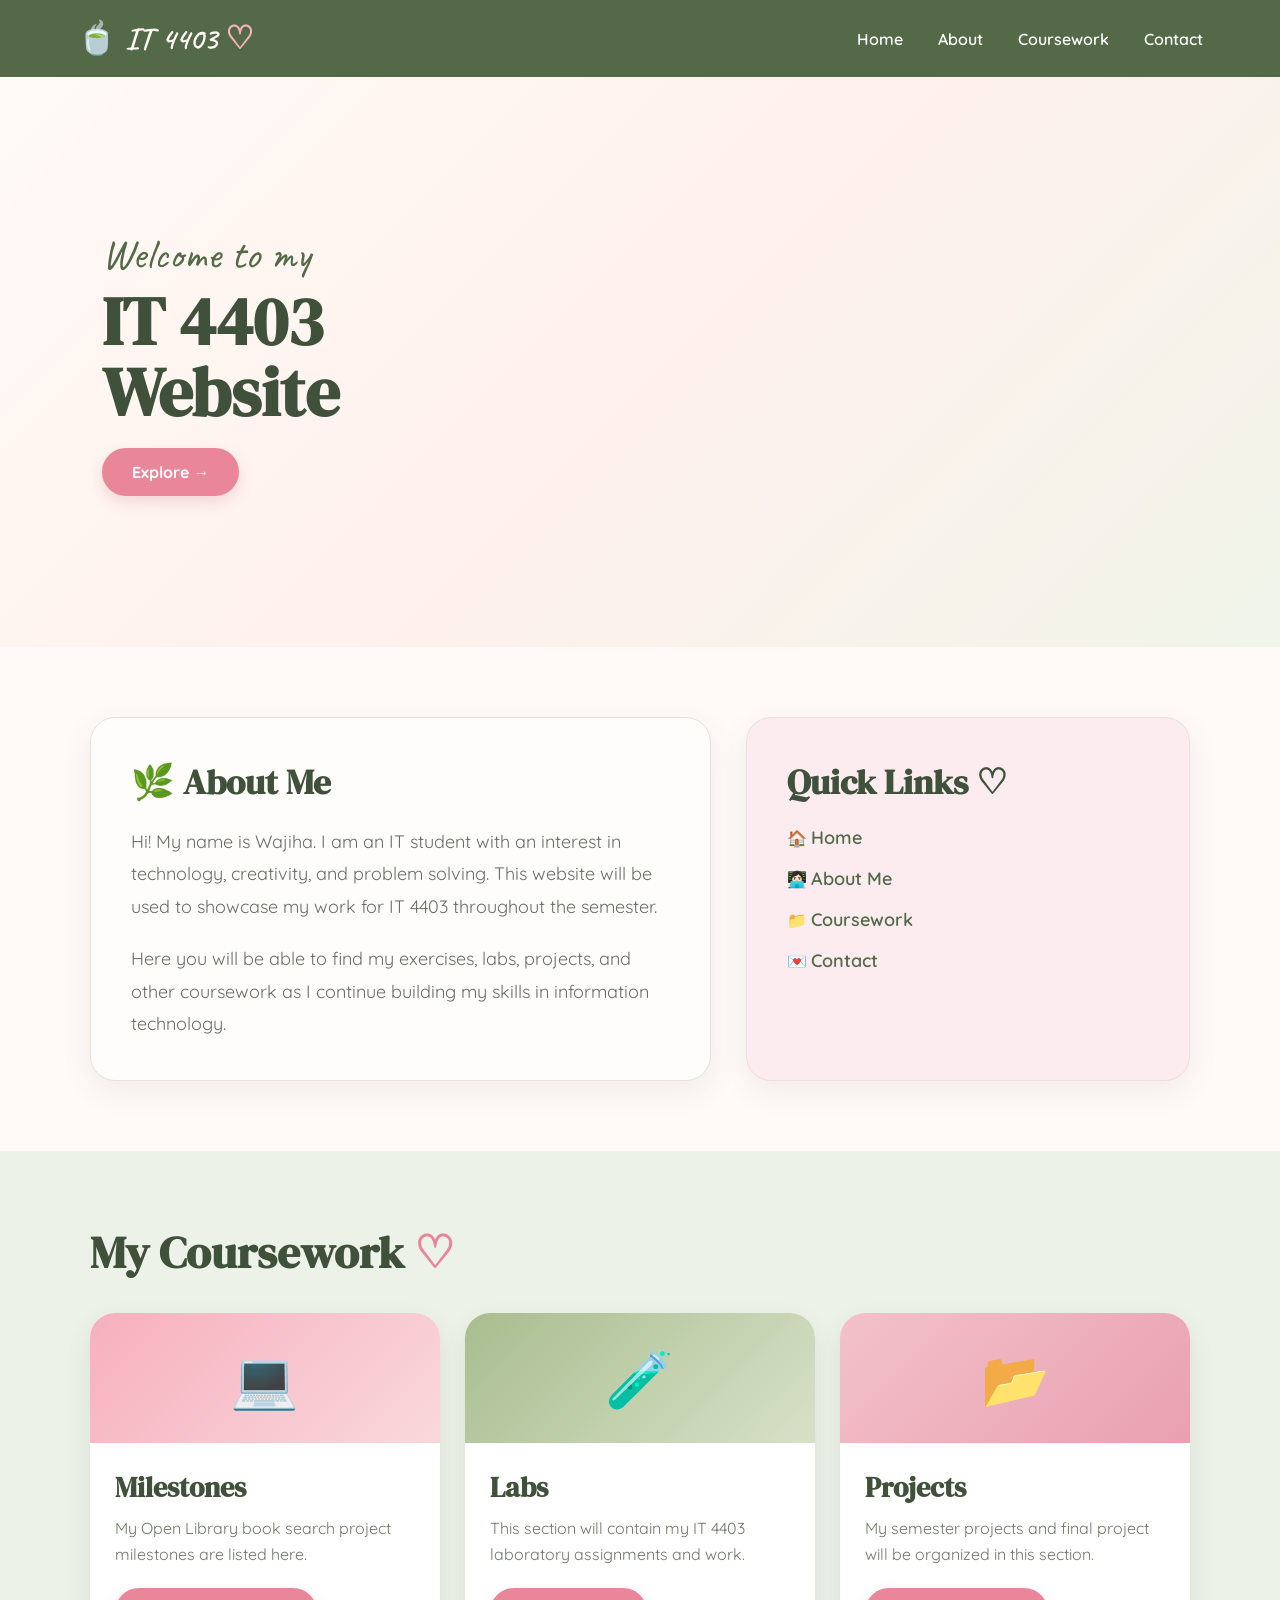
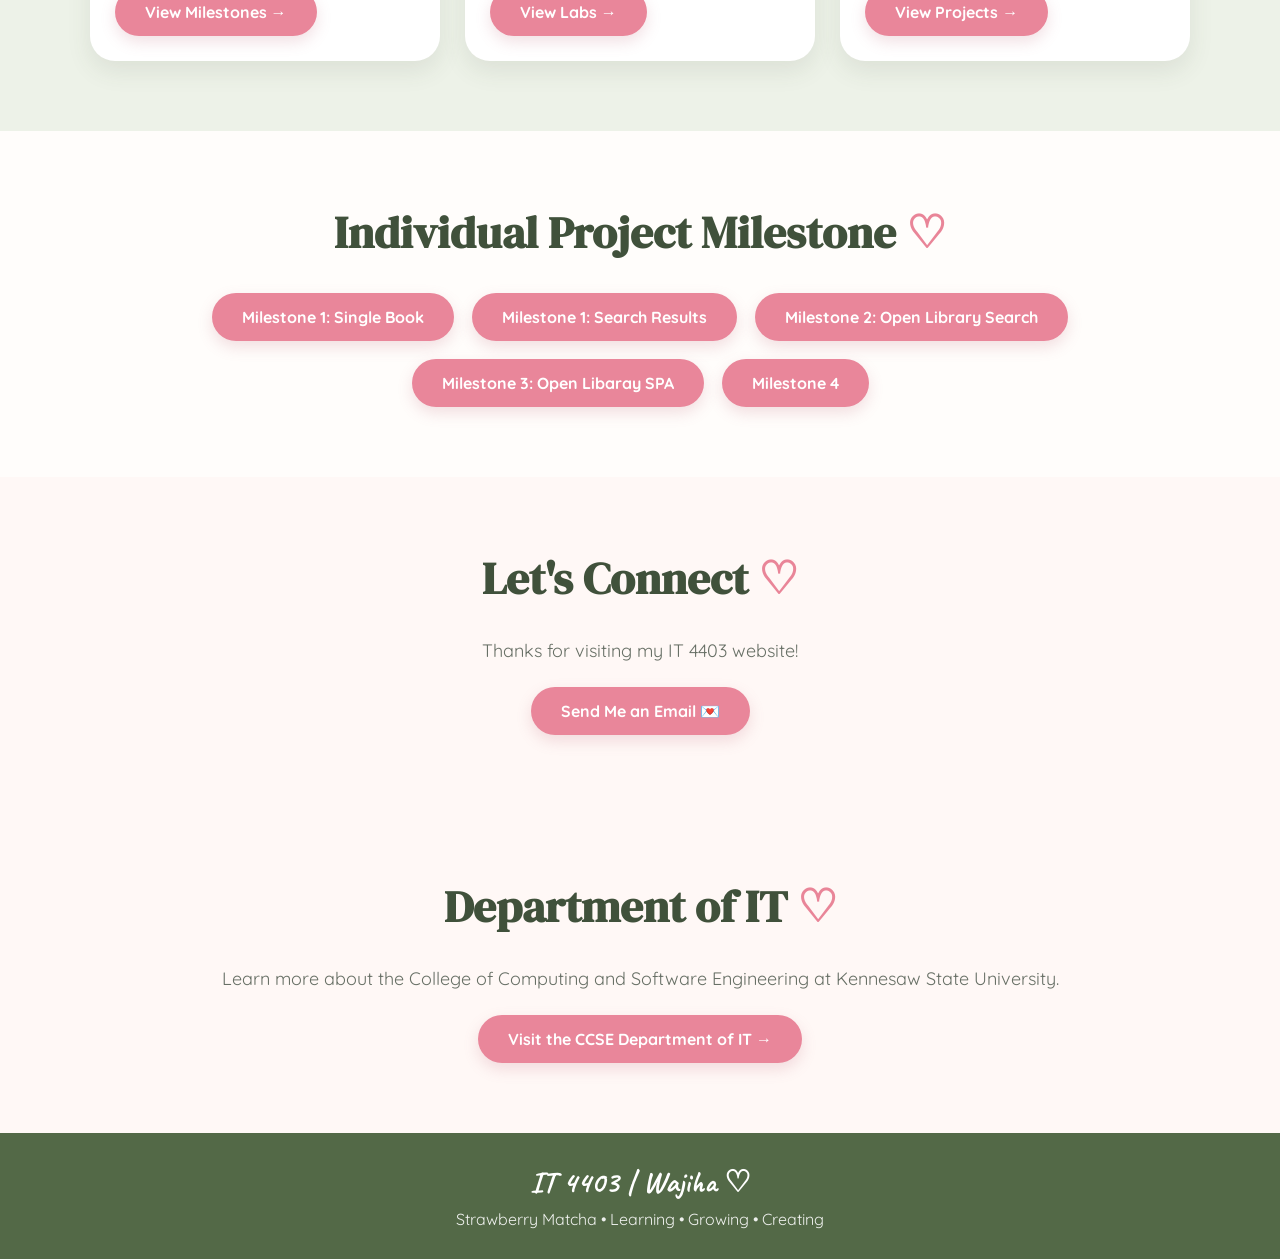
==== commit 5149f4ad: "Update index.html" ====
--- a/index.html
+++ b/index.html
@@ -572,7 +572,7 @@
         <a href="openlibrary_milestone1/search.html" class="button">Milestone 1: Search Results</a>
         <a href="openlibrary_milestone2/search.html" class="button">Milestone 2: Open Library Search</a>
         <a href="openlibrary_milestone3/index.html" class="button">Milestone 3: Open Libaray SPA</a>
-        <a href="#" class="button disabled" aria-disabled="true">Milestone 4 (coming soon)</a>
+        <a href="openlibrary_milestone4/index.html" class="button">Milestone 4</a>
     </div>
 </section>
 
@@ -630,4 +630,4 @@
     </footer>
 
 </body>
-</html>+</html>
